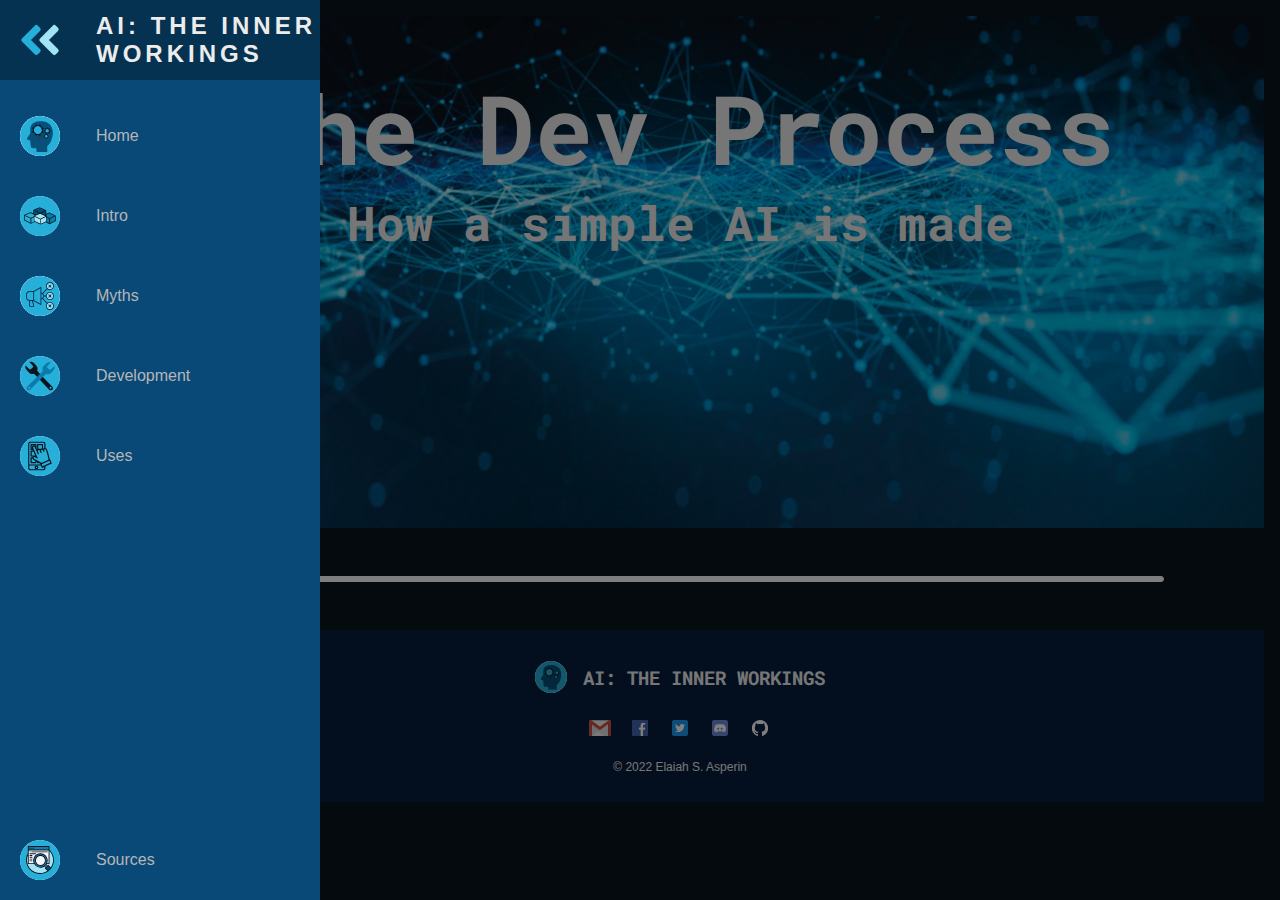
==== htdocs/development.html @ 3b8f1736 "Completed sources.html" ====
<!DOCTYPE html>

<html lang="en">
    <head>
        <meta charset="UTF-8">

        <meta name="viewport" content="width=device-width, initial-scale=1.0">

        <meta name="author" content="Elaiah S. Asperin">
        <meta name="description" content="A website about AI">
        <meta name="keywords" content="Artificial Intelligence, AI">
        <meta name="date" content="12/28/2021">
        <meta name="revised" content="01/16/2022">

        <link rel="icon" href="../images/icon.png">

        <link rel="stylesheet" href="../css/index.css">

        <title>The Dev Process</title>
    </head>



    <body>
        <!--
        Navigation Bar
        - PC or large tablet: Fixed to the left and expands when hovered
        - Any other device: Fixed to the bottom
        -->
        <nav id="navbar">
            <ul>
                <li id="navbar-icon">
                    <img src="../images/navbar/1-expand.svg">
                    <span class="navbar-link-text">AI: The Inner Workings</span>
                </li>
                
                <li class="navbar-item">
                    <a href="home.html">                       
                        <img src="../images/navbar/2-home.svg">
                        <span class="navbar-link-text">Home</span>
                    </a>
                </li>
                
                <li class="navbar-item">
                    <a href="intro.html">
                        <img src="../images/navbar/3-intro.svg">
                        <span class="navbar-link-text">Intro</span>
                    </a>
                </li>

                <li class="navbar-item">
                    <a href="myths.html">
                        <img src="../images/navbar/4-myths.svg">
                        <span class="navbar-link-text">Myths</span>
                    </a>
                </li>

                <li class="navbar-item">
                    <a href="#top">
                        <img src="../images/navbar/5-development.svg">
                        <span class="navbar-link-text">Development</span>
                    </a>
                </li>

                <li class="navbar-item">
                    <a href="uses.html">
                        <img src="../images/navbar/6-uses.svg">
                        <span class="navbar-link-text">Uses</span>
                    </a>
                </li>

                <li class="navbar-item">
                    <a href="sources.html">
                        <img src="../images/navbar/7-sources.svg">
                        <span class="navbar-link-text">Sources</span>
                    </a>
                </li>
            </ul>
        </nav>

        <!-- Creates a translucent black pane over the rest of the site when
        the navigation bar expands -->
        <div></div>



        <main>
            <!--
            Page Header
            - PC or large tablet: Text aligned to the center
            - Any other device: Text aligned to the left
            -->
            <header id="page-header">
                <h1>The Dev Process</h1>
                <h2>How a simple AI is made</h2>
            </header>



            <hr class="transition">



            <!--
            Page Footer
            - Small to large screens: Displays normally
            - Extremely small screens: Logo is removed
            -->
            <footer id="page-footer">
                <a href="#top">
                    <img src="../images/navbar/2-home.svg">
                    <h3>AI: THE INNER WORKINGS</h3>
                </a>

                <section>
                    <a href="mailto:esasperin@gmail.com"></a>
                    <a href="https://www.facebook.com/MedsPogi/"></a>
                    <a href="https://twitter.com/MedsPogi"></a>
                    <a href="https://discordapp.com/users/758129651481706498"></a>
                    <a href="https://github.com/MedsPogi"></a>
                </section>

                <p>&copy; 2022 Elaiah S. Asperin</p>
            </footer>
        </main>
    </body>
</html>
---- css/index.css ----
/*
Author: Elaiah S. Asperin
Created: 21 December 2021
Last Modified: 16 January 2022
Description: General stylsheet for "AI: The Inner Workings"
*/


/* ========================================================================= */


/* Imported Styles */

@import "navbar.css";
@import "page-header.css";
@import "cards.css";
@import "myth.css";
@import "content.css";
@import "wrap-up.css";
@import "page-footer.css";

@import url('https://fonts.googleapis.com/css2?family=Roboto+Mono:wght@300&display=swap');


/* ========================================================================= */


/* General Styles */

:root {
    font-size: 16px;
    font-family: "Century Gothic", "Verdana", sans-serif;
    color: var(--text-primary);
    scroll-behavior: smooth;

    --text-primary: rgb(236, 236, 236);
    --text-secondary: rgb(182, 182, 182);
    --text-gradient: linear-gradient(90deg, #26AFD9, #094978);
    --bg-primary: rgb(6, 50, 81);
    --bg-secondary: rgb(9, 73, 120);
    --transition-speed: 500ms;
}

body {
    background-color: rgb(10, 20, 31);

    margin: 0px;
    padding: 0px;

    overflow-x: hidden;
}

main {
    /* To make space for the navigation bar */
    margin-left: 5rem;
    padding: 1rem;
}

h1, h2, h3 {
    font-family: "Roboto Mono", "Cascadia Code ExtraLight", monospace;
}

.transition {
    background-color: white;
    box-sizing: border-box;

    width: calc(100% - 200px);
    height: 6px;

    margin: 3rem auto;
    border: 1px solid white;
    border-radius: 3px;
}

#return {
    display: block;

    width: 3rem;
    height: 3rem;

    margin-left: auto;

    position: sticky;
    top: 2rem;
    z-index: 1;
}

#return img {
    display: block;

    width: 2rem;
    height: 2rem;

    margin-left: 1rem;

    border-radius: 50%;
}

main a:link, main a:visited {
    color: var(--text-primary);
    text-decoration: none;
}

article a:link, article a:visited {
    transition: var(--transition-speed);
}

main a:hover, main a:active {
    color: #A3E3F3;
    text-decoration: none;
}


/* ========================================================================= */


/* Scrollbar Styles */

body::-webkit-scrollbar {
    width: 0.5rem;
}

#cards::-webkit-scrollbar {
    height: 0.5rem;
}

::-webkit-scrollbar-track {
    /* To make the track invisible */
    background-color: rgba(0, 0, 0, 0);
}

::-webkit-scrollbar-thumb {
    background-color: var(--bg-primary);
    border-radius: 0.25rem;
}


/* ========================================================================= */


/* Media Queries */

/* For small screens */
@media only screen and (max-width: 640px) {
    /* Removes the scrollbar */
    body {
        -ms-overflow-style: none;   /* Internet Explorer 10+ */
        scrollbar-width: none;      /* Firefox */
    }

    body::-webkit-scrollbar { 
        display: none;              /* Safari and Chrome */
    }

    /* Transfers the margin of main from the left to the bottom */
    main {
        margin: 0px 0px 5rem 0px;
    }
}

/* For extremely small screens */
@media only screen and (max-width: 480px) {
    /* Transfers the margin of main from the left to the bottom */
    main {
        margin: 0px 0px 3rem 0px;
    }

    *:not(h1, h2, h3) {
        font-size: 0.75rem;
    }
}

/* For short screens */
@media only screen and (max-height: 576px) {
    /* Removes the scrollbar */
    body {
        -ms-overflow-style: none;   /* Internet Explorer 10+ */
        scrollbar-width: none;      /* Firefox */
    }

    body::-webkit-scrollbar { 
        display: none;              /* Safari and Chrome */
    }

    /* Transfers the margin of main from the left to the bottom */
    main {
        margin: 0px 0px 3rem 0px;
    }
}
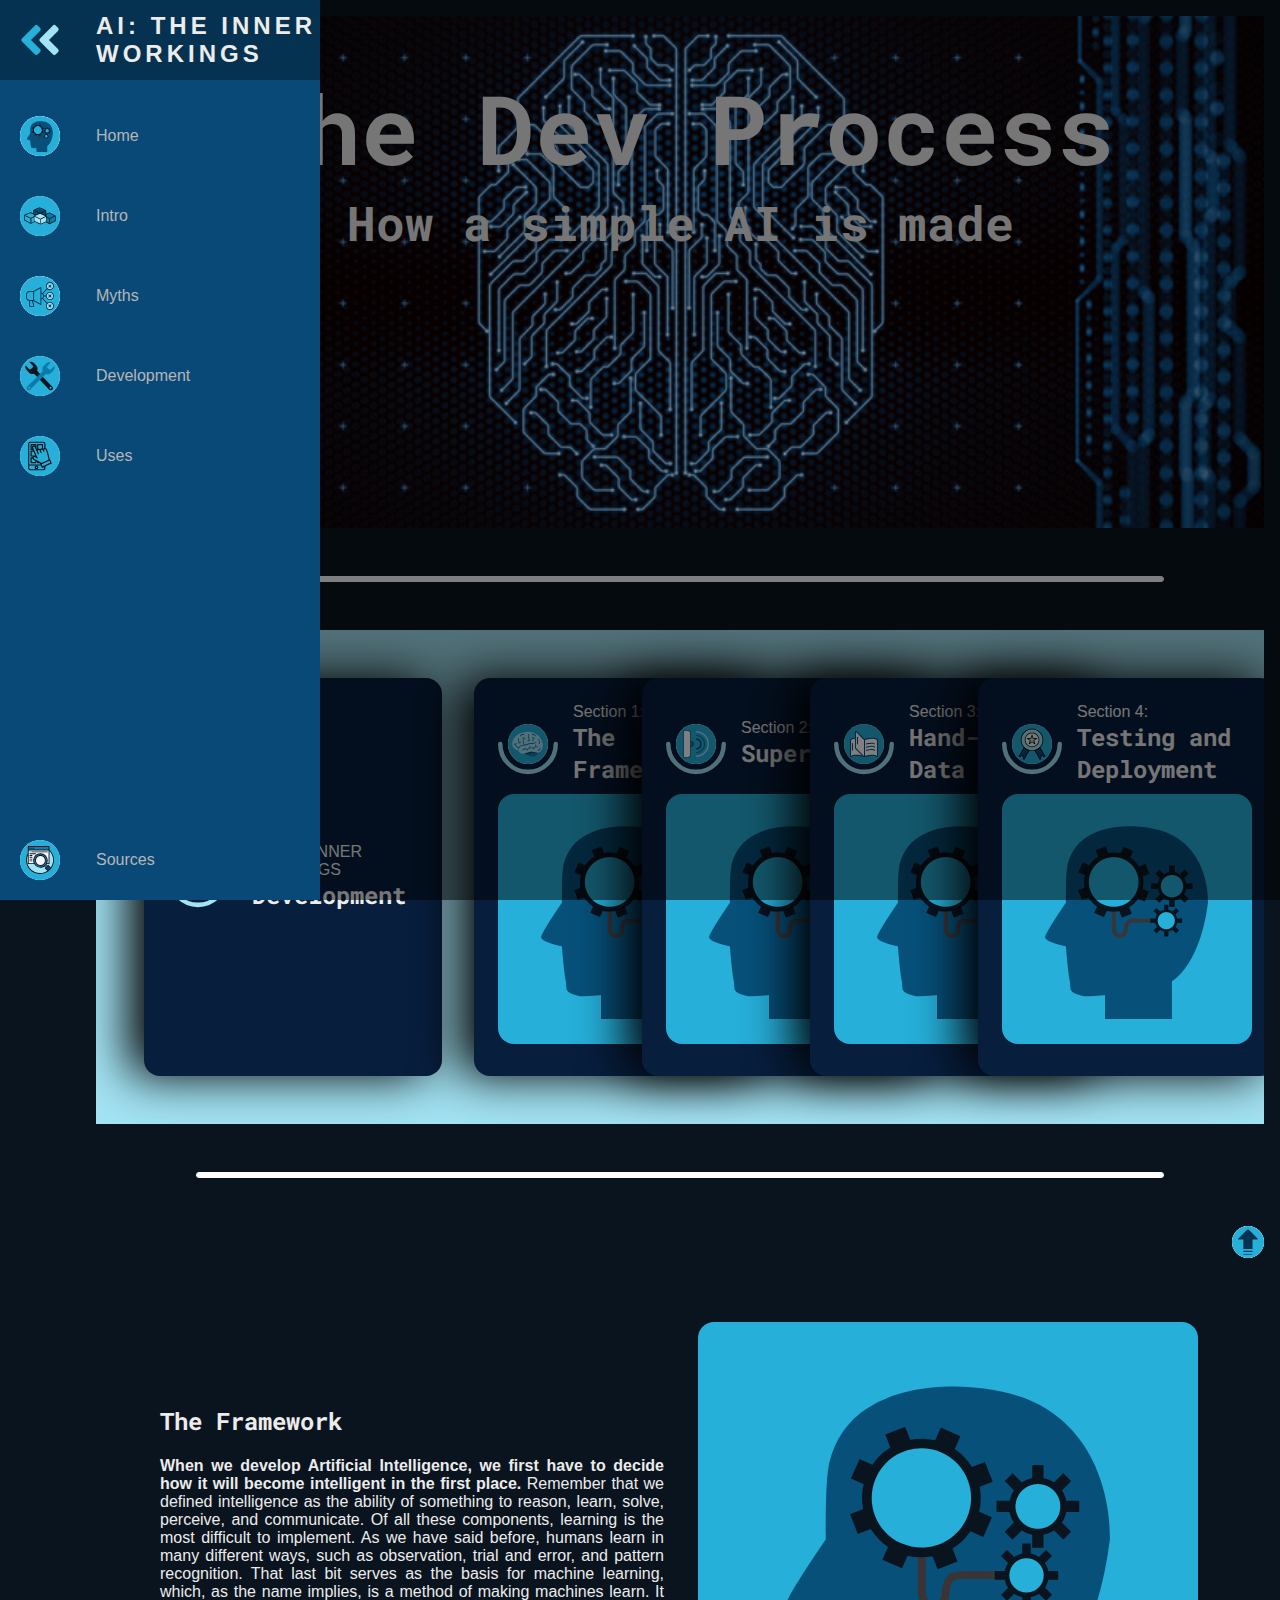
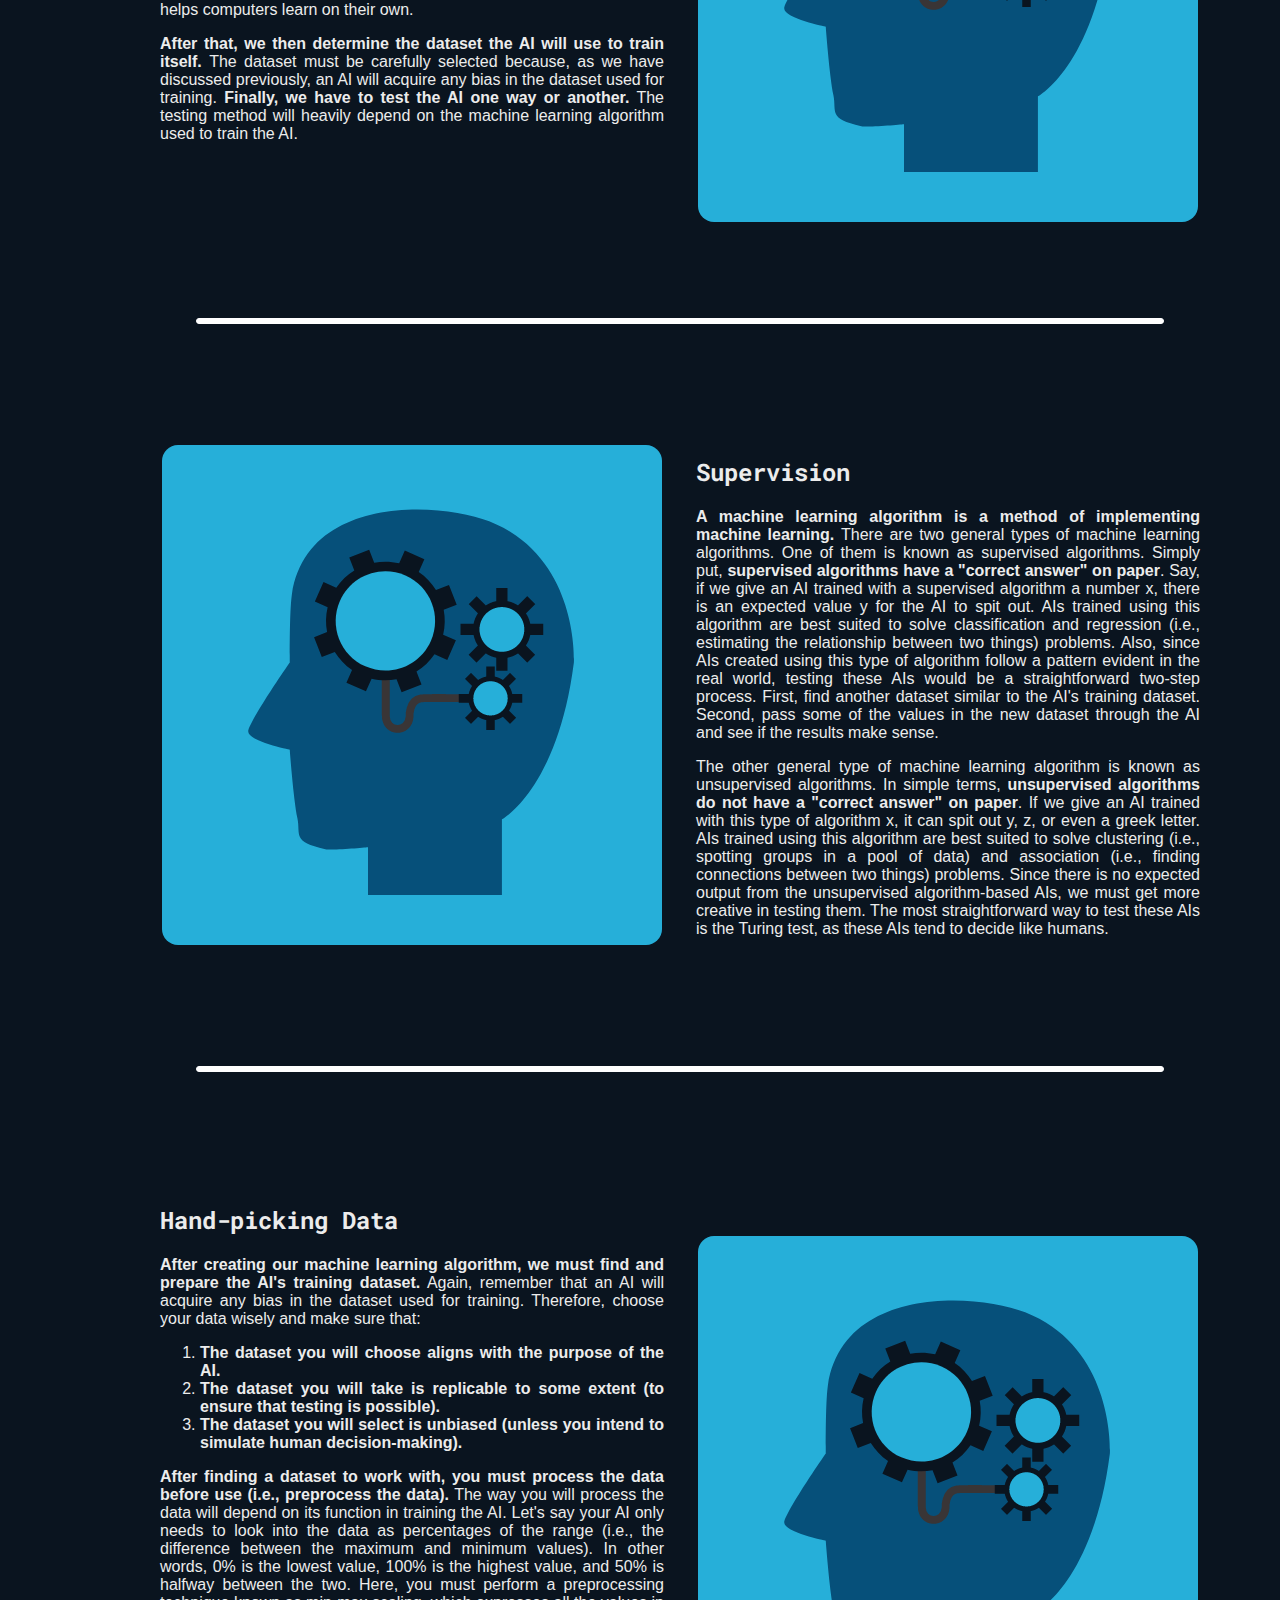
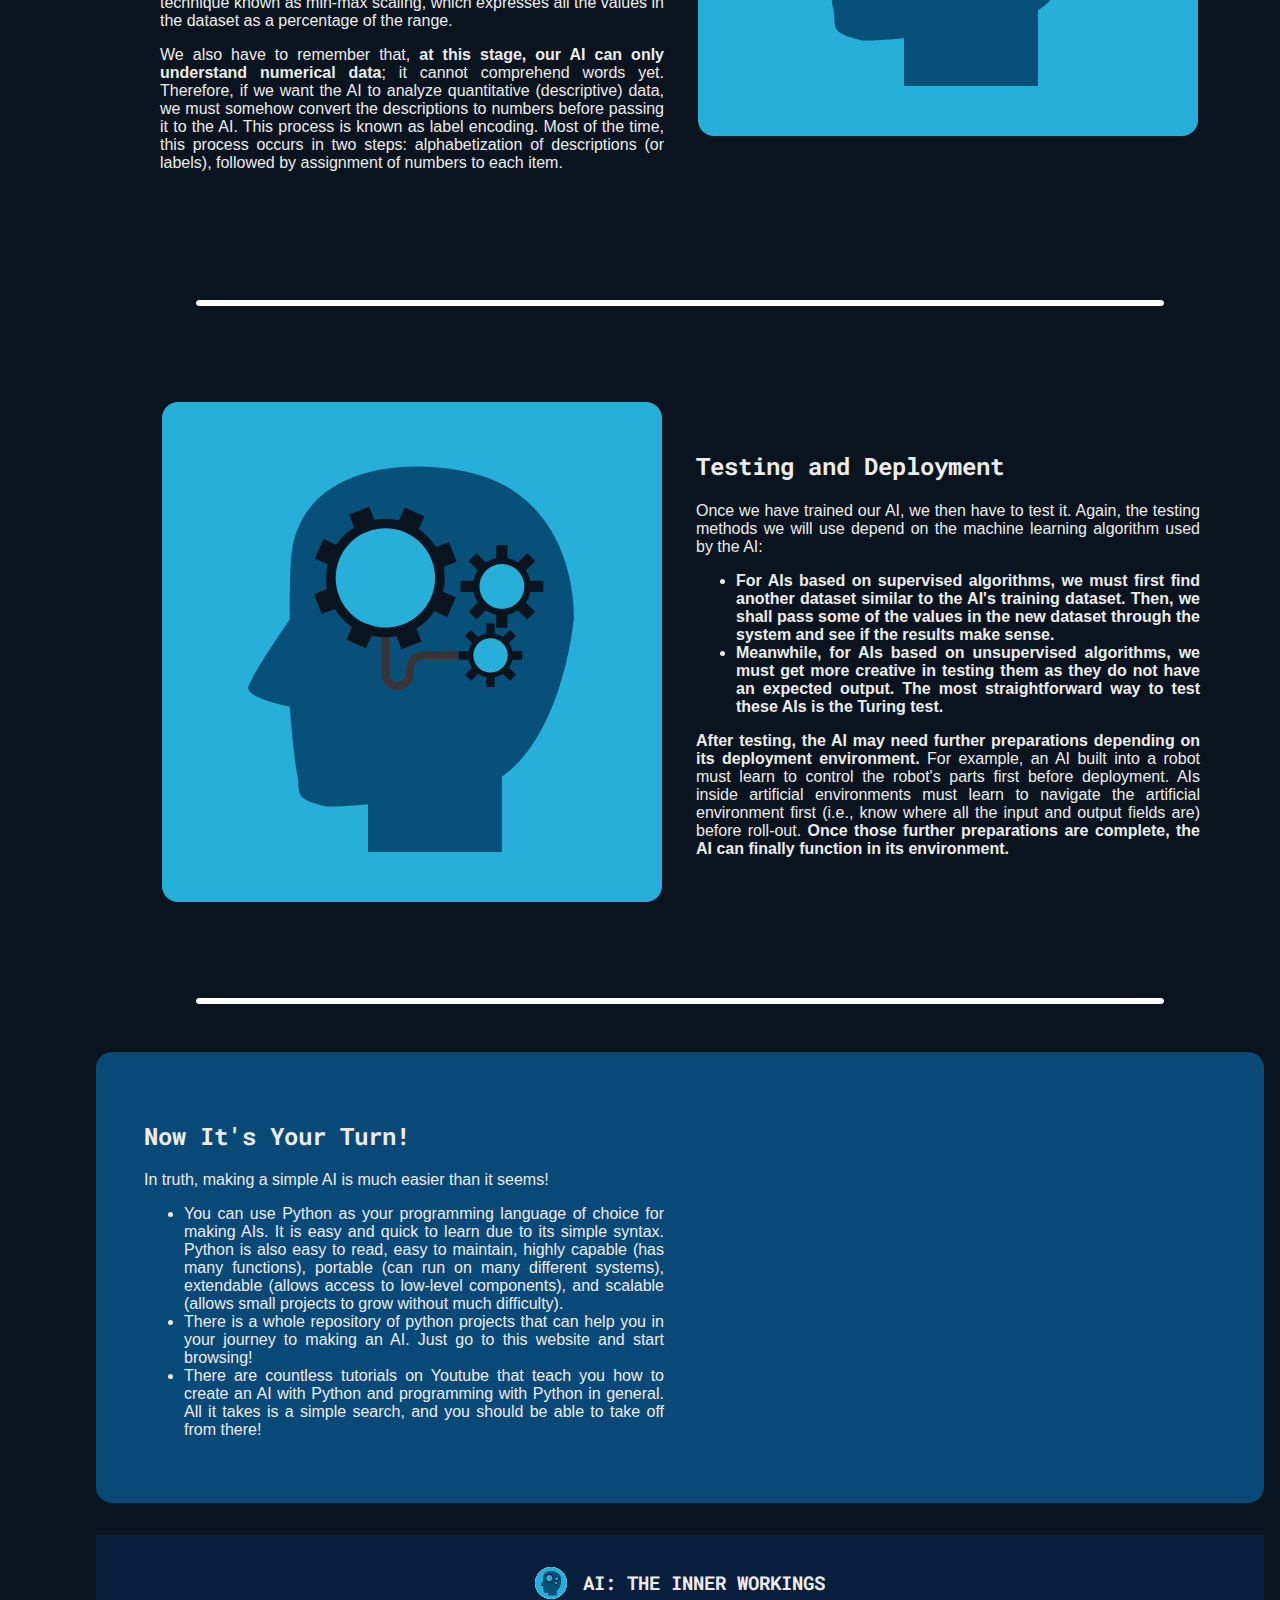
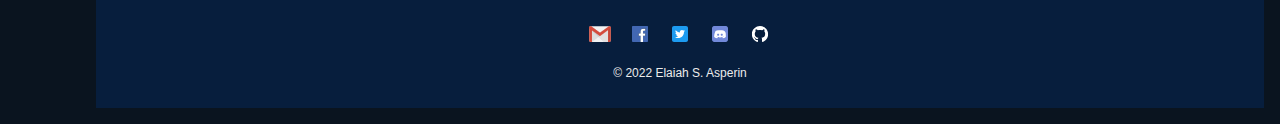
==== commit 4b49a862: "Completed development page text" ====
--- a/htdocs/development.html
+++ b/htdocs/development.html
@@ -101,6 +101,326 @@
 
 
 
+
+            <!-- Navigation Cards -->
+            <section id="cards">
+                <header class="card">
+                    <img src="../images/navbar/5-development.svg">
+                    <svg viewBox="0 0 106 57">
+                        <path d="M102 4c0 27.1-21.9 49-49 49S4 31.1 4 4"></path>
+                    </svg>
+
+                    <div>
+                        <p>AI: THE INNER WORKINGS</p>
+                        <h2>Development</h2>
+                    </div>
+                </header>
+
+                <a class="card" href="#section-1">
+                    <header class="card-header">
+                        <img src="../images/intro/icon1.svg">
+                        <svg viewBox="0 0 106 57">
+                            <path d="M102 4c0 27.1-21.9 49-49 49S4 31.1 4 4"></path>
+                        </svg>
+
+                        <div>
+                            <p>Section 1:</p>
+                            <h2>The Framework</h2>
+                        </div>
+                    </header>
+
+                    <figure><img src="../images/logo.png"></figure>
+                </a>
+
+                <a class="card" href="#section-2">
+                    <header class="card-header">
+                        <img src="../images/intro/icon2.svg">
+                        <svg viewBox="0 0 106 57">
+                            <path d="M102 4c0 27.1-21.9 49-49 49S4 31.1 4 4"></path>
+                        </svg>
+
+                        <div>
+                            <p>Section 2:</p>
+                            <h2>Supervision</h2>
+                        </div>
+                    </header>
+
+                    <figure><img src="../images/logo.png"></figure>
+                </a>
+
+                <a class="card" href="#section-3">
+                    <header class="card-header">
+                        <img src="../images/intro/icon3.svg">
+                        <svg viewBox="0 0 106 57">
+                            <path d="M102 4c0 27.1-21.9 49-49 49S4 31.1 4 4"></path>
+                        </svg>
+
+                        <div>
+                            <p>Section 3:</p>
+                            <h2>Hand-picking Data</h2>
+                        </div>
+                    </header>
+
+                    <figure><img src="../images/logo.png"></figure>
+                </a>
+
+                <a class="card" href="#section-4">
+                    <header class="card-header">
+                        <img src="../images/intro/icon4.svg">
+                        <svg viewBox="0 0 106 57">
+                            <path d="M102 4c0 27.1-21.9 49-49 49S4 31.1 4 4"></path>
+                        </svg>
+
+                        <div>
+                            <p>Section 4:</p>
+                            <h2>Testing and Deployment</h2>
+                        </div>
+                    </header>
+
+                    <figure><img src="../images/logo.png"></figure>
+                </a>
+            </section>
+
+
+
+            <hr class="transition">
+
+
+
+            <a href="#cards" id="return">
+                <img src="../images/return.svg">
+            </a>
+
+
+
+            <!-- Main contents of the site -->
+            <section class="content" id="section-1">
+                <article>
+                    <h2>The Framework</h2>
+                    <p>
+
+<b>When we develop Artificial Intelligence, we first have to decide how it will
+become intelligent in the first place.</b> Remember that we defined
+intelligence as the ability of something to reason, learn, solve, perceive, and
+communicate. Of all these components, learning is the most difficult to
+implement. As we have said before, humans learn in many different ways, such as
+observation, trial and error, and pattern recognition. That last bit serves as
+the basis for machine learning, which, as the name implies, is a method of
+making machines learn. It helps computers learn on their own.
+
+                    </p>
+                    <p>
+
+<b>After that, we then determine the dataset the AI will use to train itself.
+</b> The dataset must be carefully selected because, as we have discussed
+previously, an AI will acquire any bias in the dataset used for training.
+<b>Finally, we have to test the AI one way or another.</b> The testing method
+will heavily depend on the machine learning algorithm used to train the AI.
+
+                    </p>
+                </article>
+                
+                <figure><img src="../images/logo.png"></figure>
+            </section>
+
+
+
+            <hr class="transition">
+
+
+
+            <section class="content" id="section-2">
+                <figure><img src="../images/logo.png"></figure>
+
+                <article>
+                    <h2>Supervision</h2>
+                    <p>
+
+<b>A machine learning algorithm is a method of implementing machine learning.
+</b> There are two general types of machine learning algorithms. One of them is
+known as supervised algorithms. Simply put, <b>supervised algorithms have a 
+"correct answer" on paper</b>. Say, if we give an AI trained with a supervised
+algorithm a number x, there is an expected value y for the AI to spit out. AIs
+trained using this algorithm are best suited to solve classification and
+regression (i.e., estimating the relationship between two things) problems.
+Also, since AIs created using this type of algorithm follow a pattern evident
+in the real world, testing these AIs would be a straightforward two-step
+process. First, find another dataset similar to the AI's training dataset.
+Second, pass some of the values in the new dataset through the AI and see if
+the results make sense.
+
+                    </p>
+                    <p>
+
+The other general type of machine learning algorithm is known as unsupervised
+algorithms. In simple terms, <b>unsupervised algorithms do not have a "correct
+answer" on paper</b>. If we give an AI trained with this type of algorithm x,
+it can spit out y, z, or even a greek letter. AIs trained using this algorithm
+are best suited to solve clustering (i.e., spotting groups in a pool of data)
+and association (i.e., finding connections between two things) problems. Since
+there is no expected output from the unsupervised algorithm-based AIs, we must
+get more creative in testing them. The most straightforward way to test these
+AIs is the Turing test, as these AIs tend to decide like humans.
+
+                    </p>
+                </article>
+            </section>
+
+
+
+            <hr class="transition">
+
+
+
+            <section class="content" id="section-3">
+                <article>
+                    <h2>Hand-picking Data</h2>
+                    <p>
+
+<b>After creating our machine learning algorithm, we must find and prepare the
+AI's training dataset.</b> Again, remember that an AI will acquire any bias in
+the dataset used for training. Therefore, choose your data wisely and make sure
+that:
+
+                    </p>
+<ol>
+    <li>
+        <b>
+            The dataset you will choose aligns with the purpose of the AI.
+        </b>
+    </li>
+    <li>
+        <b>
+            The dataset you will take is replicable to some extent (to ensure
+            that testing is possible).
+        </b>
+    </li>
+    <li>
+        <b>
+            The dataset you will select is unbiased (unless you intend to
+            simulate human decision-making).
+        </b>
+    </li>
+</ol>
+                    <p>
+
+<b>After finding a dataset to work with, you must process the data before use
+(i.e., preprocess the data).</b> The way you will process the data will depend
+on its function in training the AI. Let's say your AI only needs to look into
+the data as percentages of the range (i.e., the difference between the maximum
+and minimum values). In other words, 0% is the lowest value, 100% is the
+highest value, and 50% is halfway between the two. Here, you must perform a
+preprocessing technique known as min-max scaling, which expresses all the
+values in the dataset as a percentage of the range.
+
+                    </p>
+                    <p>
+
+We also have to remember that, <b>at this stage, our AI can only understand
+numerical data</b>; it cannot comprehend words yet. Therefore, if we want the
+AI to analyze quantitative (descriptive) data, we must somehow convert the
+descriptions to numbers before passing it to the AI. This process is known as
+label encoding. Most of the time, this process occurs in two steps:
+alphabetization of descriptions (or labels), followed by assignment of numbers
+to each item.
+
+                    </p>
+                </article>
+
+                <figure><img src="../images/logo.png"></figure>
+            </section>
+
+
+
+            <hr class="transition">
+
+
+
+            <section class="content" id="section-4">
+                <figure><img src="../images/logo.png"></figure>
+                
+                <article>
+                    <h2>Testing and Deployment</h2>
+                    <p>
+
+Once we have trained our AI, we then have to test it. Again, the testing
+methods we will use depend on the machine learning algorithm used by the AI:
+
+                    </p>
+<ul>
+    <li>
+        <b>
+            For AIs based on supervised algorithms, we must first find another
+            dataset similar to the AI's training dataset. Then, we shall pass
+            some of the values in the new dataset through the system and see if
+            the results make sense.
+        </b>
+    </li>
+    <li>
+        <b>
+            Meanwhile, for AIs based on unsupervised algorithms, we must get
+            more creative in testing them as they do not have an expected
+            output. The most straightforward way to test these AIs is the
+            Turing test.
+        </b>
+    </li>
+</ul>
+                    <p>
+
+<b>After testing, the AI may need further preparations depending on its
+deployment environment.</b> For example, an AI built into a robot must learn to
+control the robot's parts first before deployment. AIs inside artificial
+environments must learn to navigate the artificial environment first (i.e.,
+know where all the input and output fields are) before roll-out. <b>Once those
+further preparations are complete, the AI can finally function in its
+environment.</b>
+
+                    </p>
+                </article>
+            </section>
+
+
+
+            <hr class="transition">
+
+
+
+            <!-- Wrap-up of the page -->
+            <section id="wrap-up">
+                <article>
+                    <h2>Now It's Your Turn!</h2>
+                    <p>
+
+In truth, making a simple AI is much easier than it seems!
+
+                    </p>
+<ul>
+    <li>
+        You can use Python as your programming language of choice for making
+        AIs. It is easy and quick to learn due to its simple syntax. Python is
+        also easy to read, easy to maintain, highly capable (has many
+        functions), portable (can run on many different systems), extendable
+        (allows access to low-level components), and scalable (allows small
+        projects to grow without much difficulty).
+    </li>
+    <li>
+        There is a whole repository of python projects that can help you in
+        your journey to making an AI. Just go to <a href="https://pypi.org">
+        this</a> website and start browsing!
+    </li>
+    <li>
+        There are countless tutorials on Youtube that teach you how to create
+        an AI with Python and programming with Python in general. All it takes
+        is a simple search, and you should be able to take off from there!
+    </li>
+</ul>
+                </article>
+
+                <iframe src="https://www.youtube.com/embed/XIrOM9oP3pA?autoplay=1&mute=1" title="YouTube video player" frameborder="0" allow="accelerometer; autoplay; clipboard-write; encrypted-media; gyroscope; picture-in-picture" allowfullscreen></iframe>
+            </section>
+
+
+
             <!--
             Page Footer
             - Small to large screens: Displays normally
--- a/css/index.css
+++ b/css/index.css
@@ -1,7 +1,7 @@
 /*
 Author: Elaiah S. Asperin
 Created: 21 December 2021
-Last Modified: 16 January 2022
+Last Modified: 17 January 2022
 Description: General stylsheet for "AI: The Inner Workings"
 */
 
@@ -14,8 +14,9 @@
 @import "navbar.css";
 @import "page-header.css";
 @import "cards.css";
-@import "myth.css";
+@import "myths-cards.css";
 @import "content.css";
+@import "myths-content.css";
 @import "wrap-up.css";
 @import "page-footer.css";
 
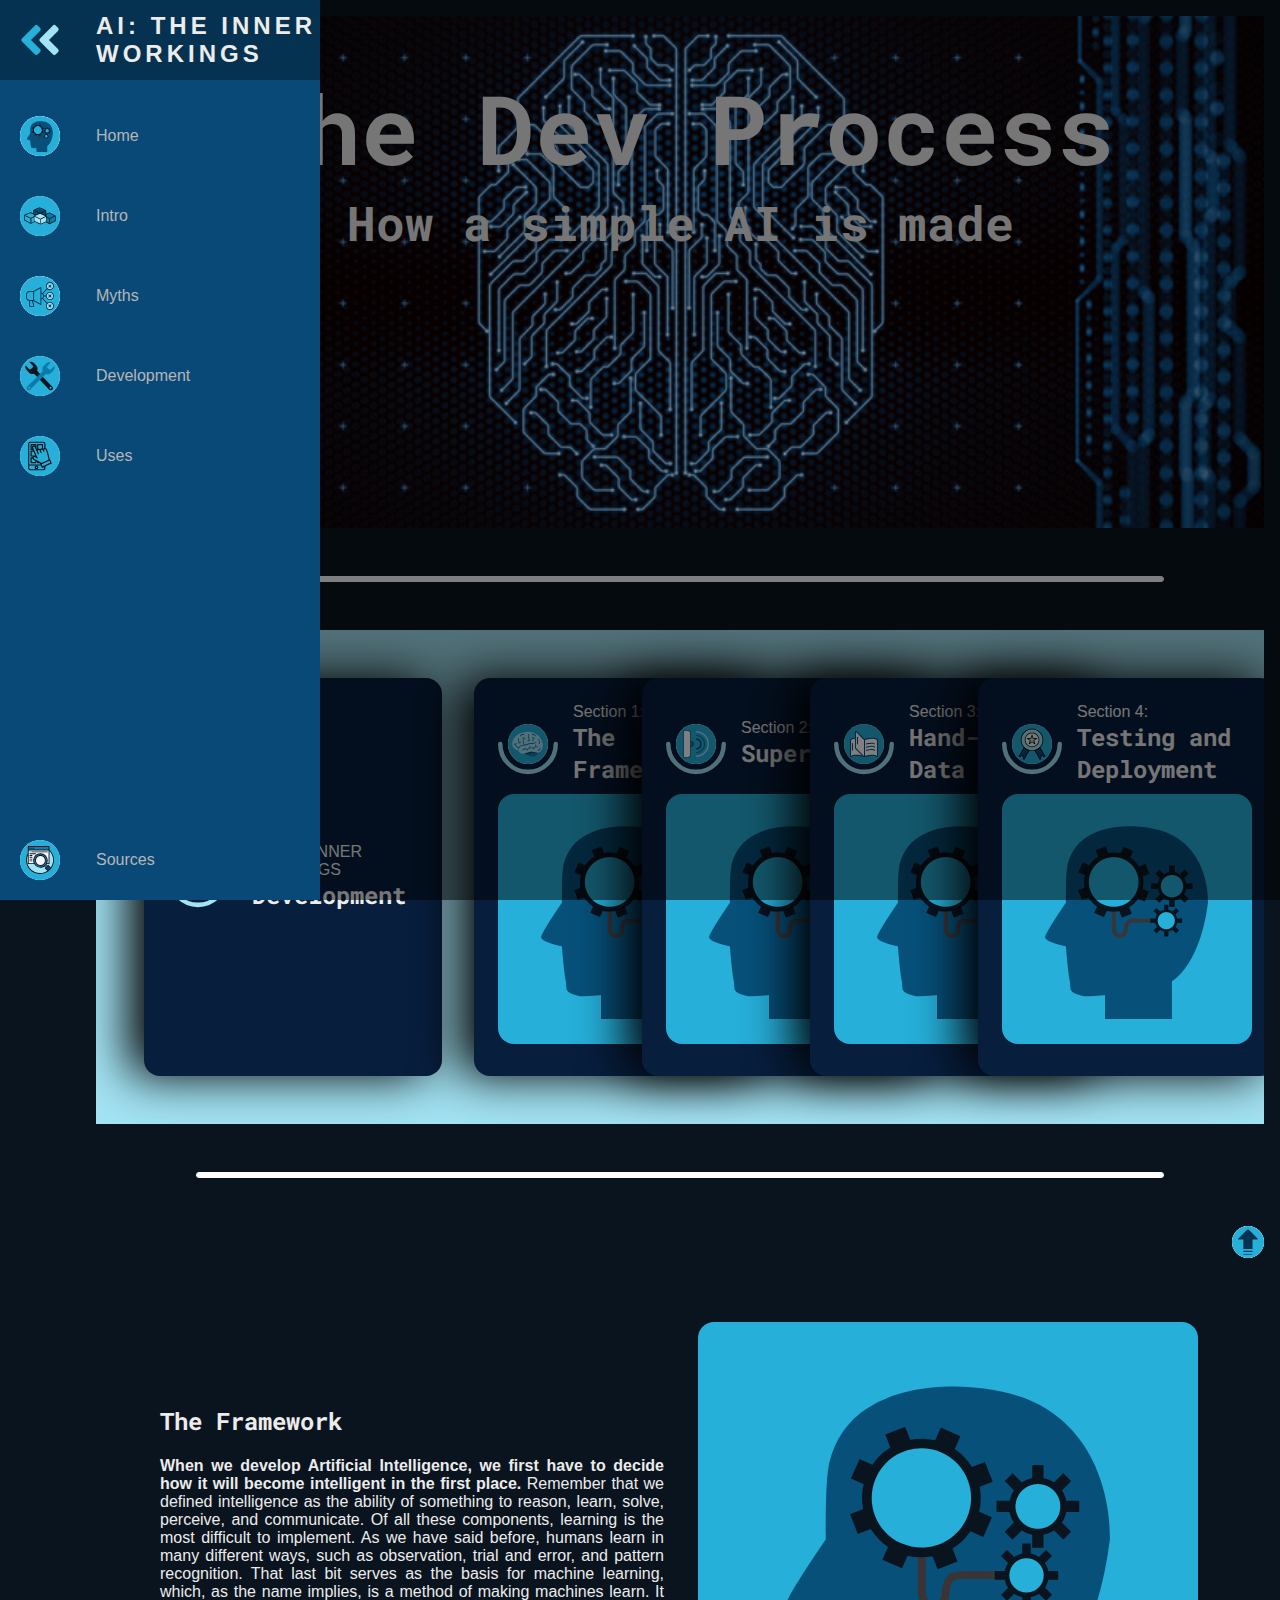
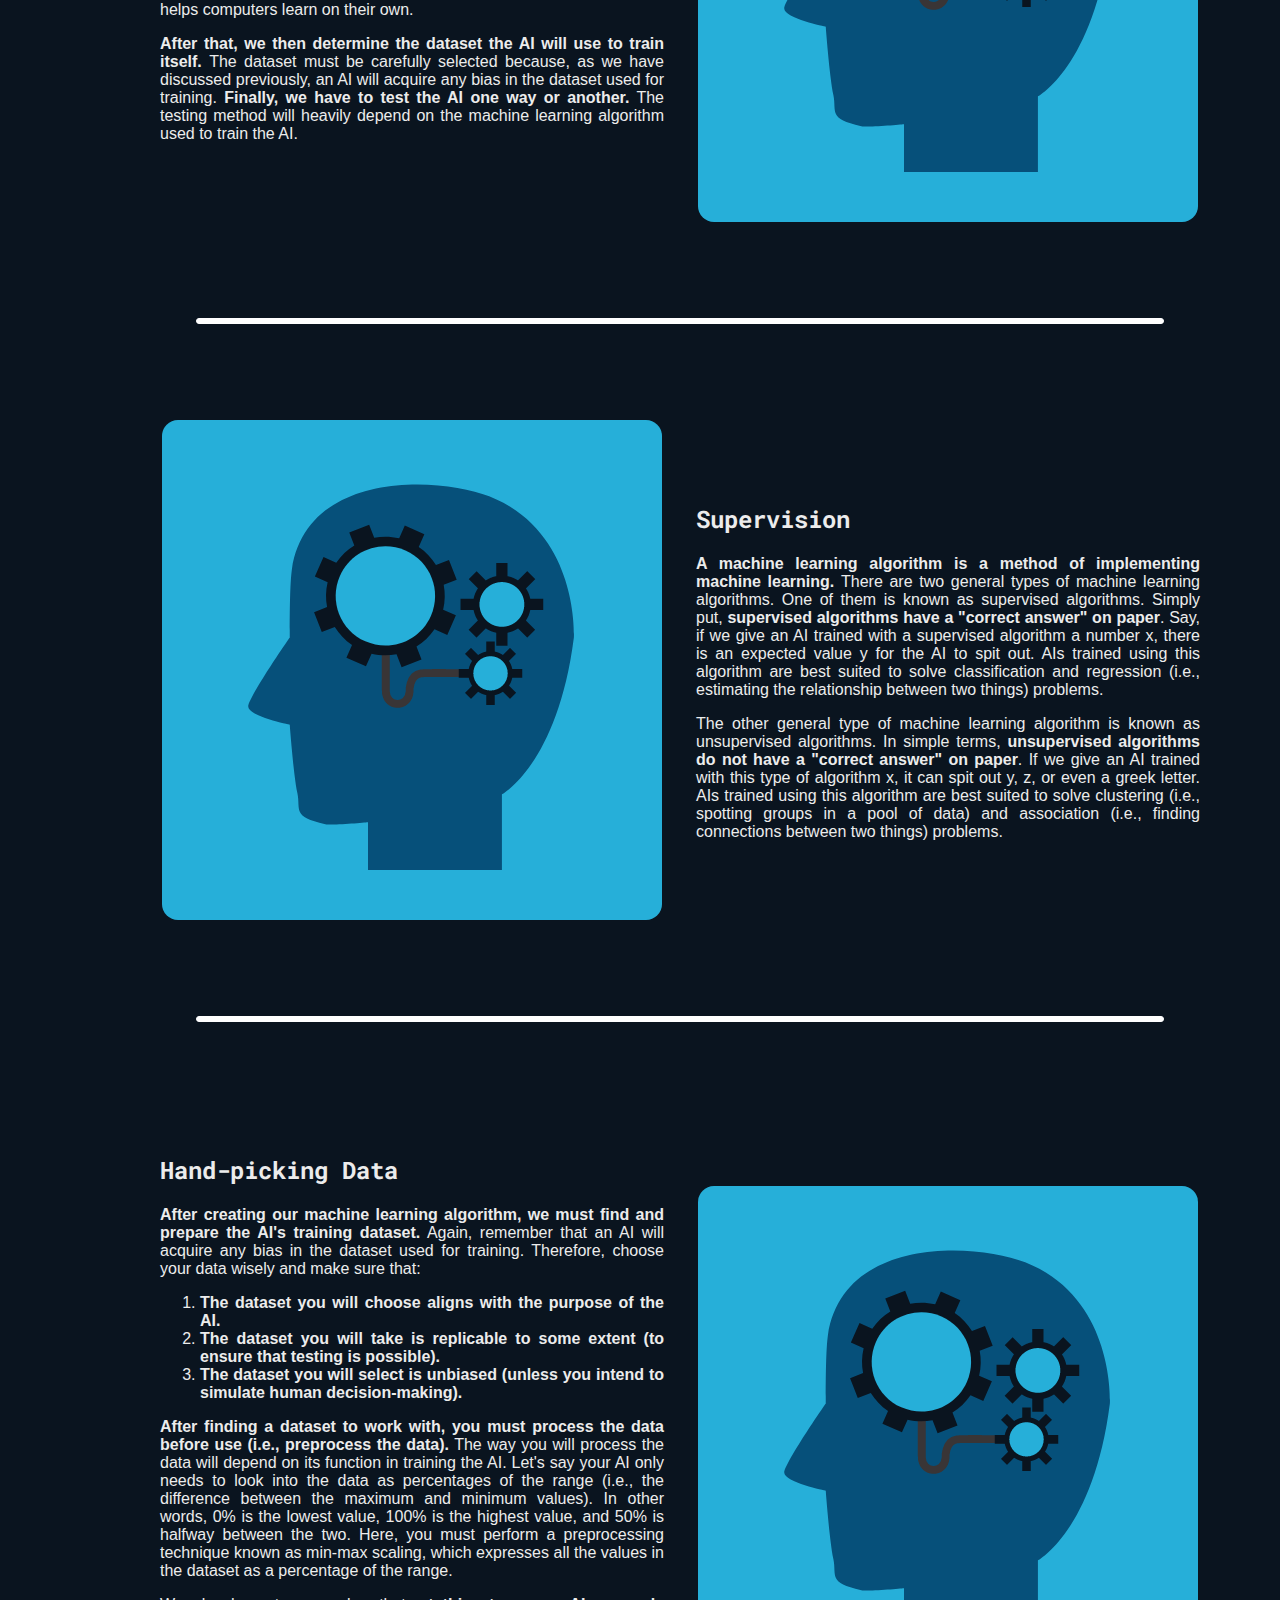
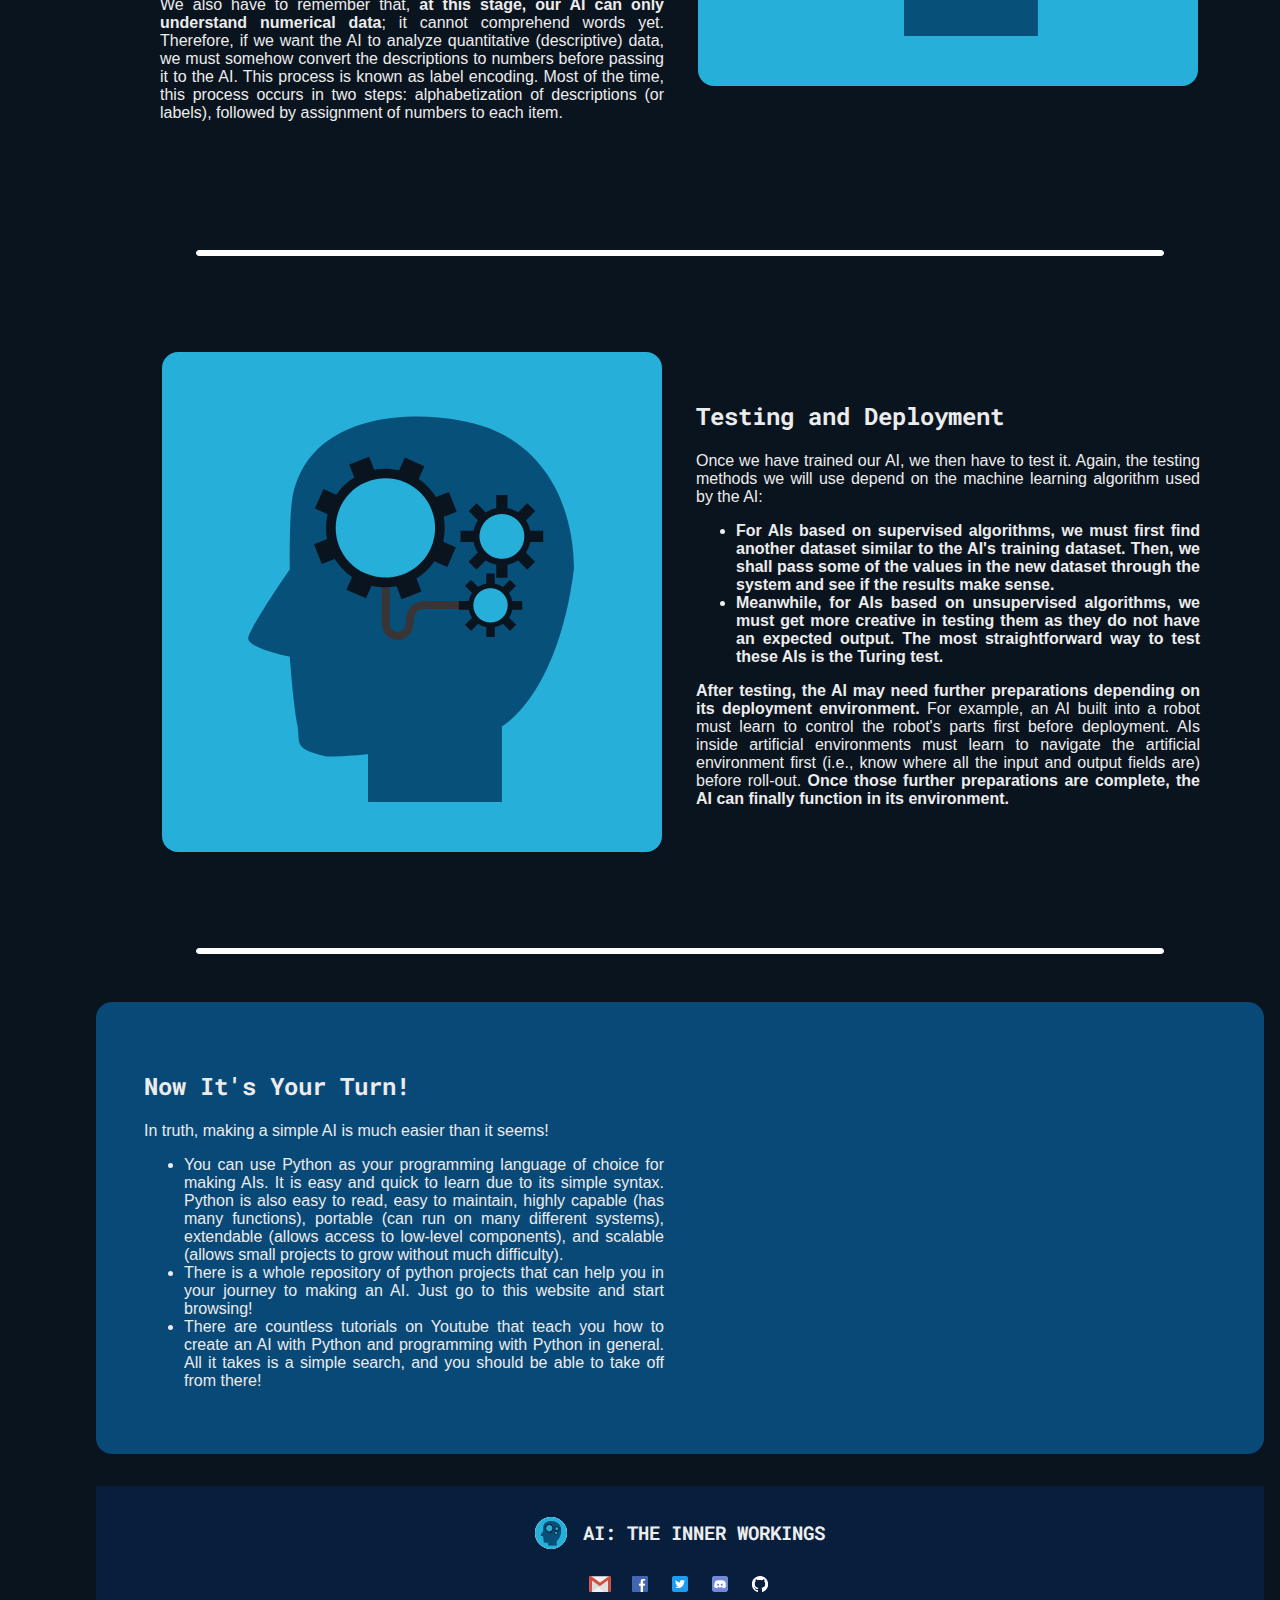
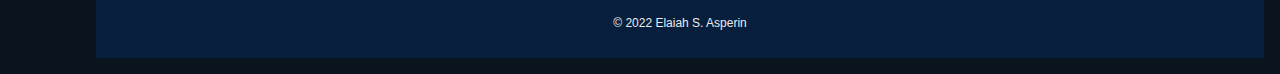
==== commit 4644147d: "Updated development page" ====
--- a/htdocs/development.html
+++ b/htdocs/development.html
@@ -243,11 +243,6 @@
 algorithm a number x, there is an expected value y for the AI to spit out. AIs
 trained using this algorithm are best suited to solve classification and
 regression (i.e., estimating the relationship between two things) problems.
-Also, since AIs created using this type of algorithm follow a pattern evident
-in the real world, testing these AIs would be a straightforward two-step
-process. First, find another dataset similar to the AI's training dataset.
-Second, pass some of the values in the new dataset through the AI and see if
-the results make sense.
 
                     </p>
                     <p>
@@ -257,10 +252,7 @@
 answer" on paper</b>. If we give an AI trained with this type of algorithm x,
 it can spit out y, z, or even a greek letter. AIs trained using this algorithm
 are best suited to solve clustering (i.e., spotting groups in a pool of data)
-and association (i.e., finding connections between two things) problems. Since
-there is no expected output from the unsupervised algorithm-based AIs, we must
-get more creative in testing them. The most straightforward way to test these
-AIs is the Turing test, as these AIs tend to decide like humans.
+and association (i.e., finding connections between two things) problems.
 
                     </p>
                 </article>
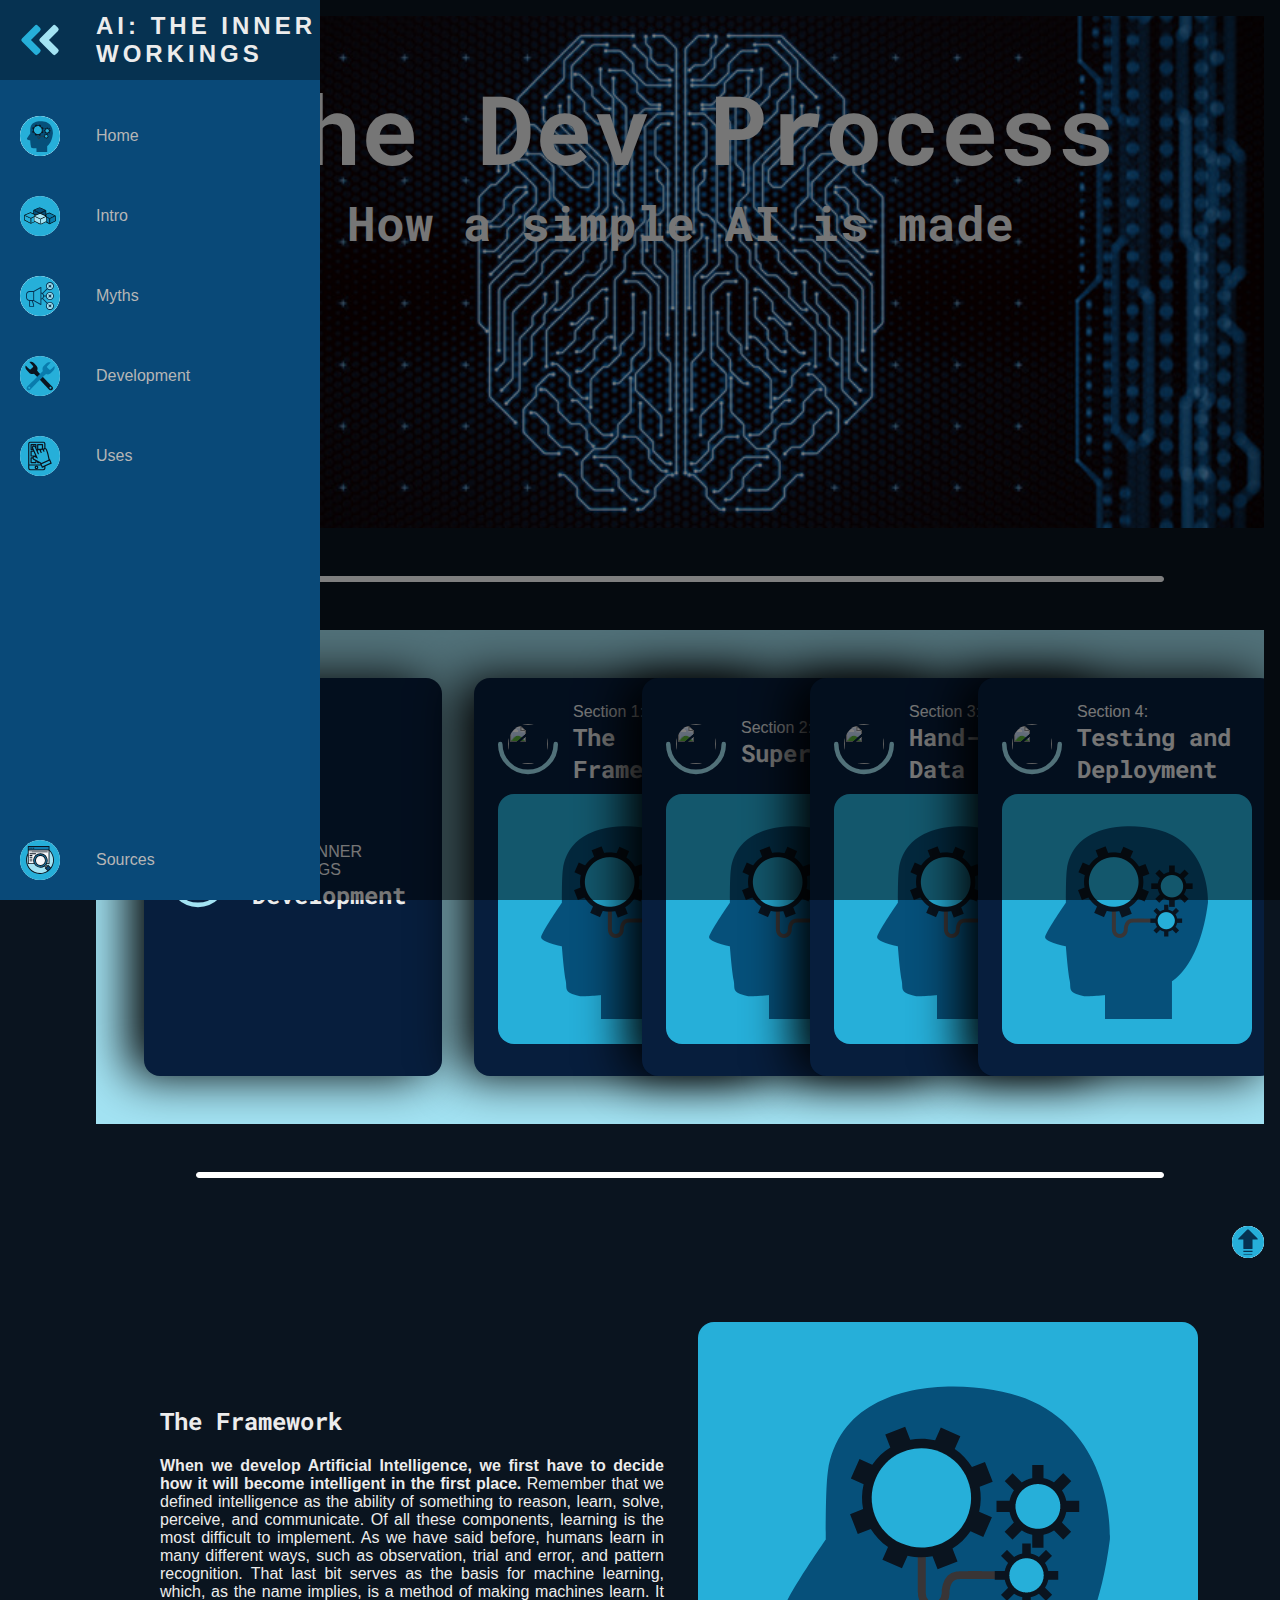
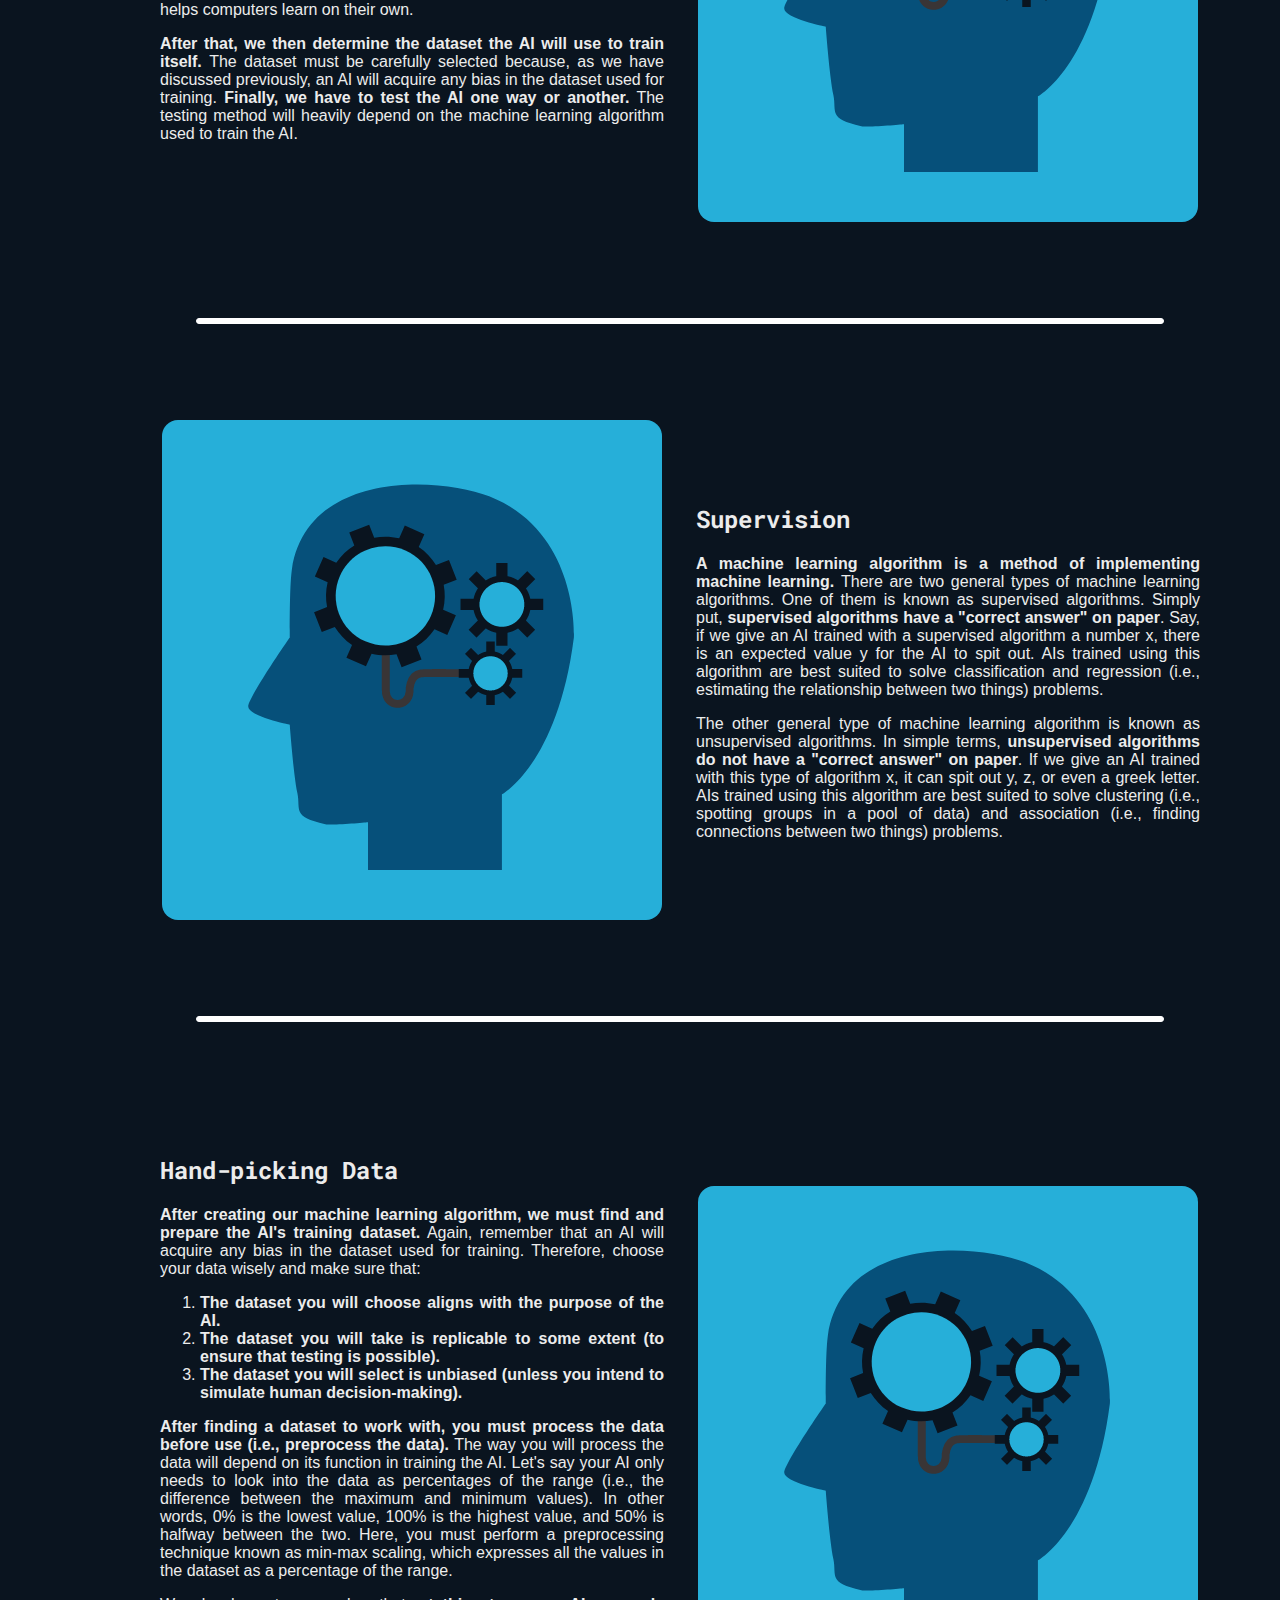
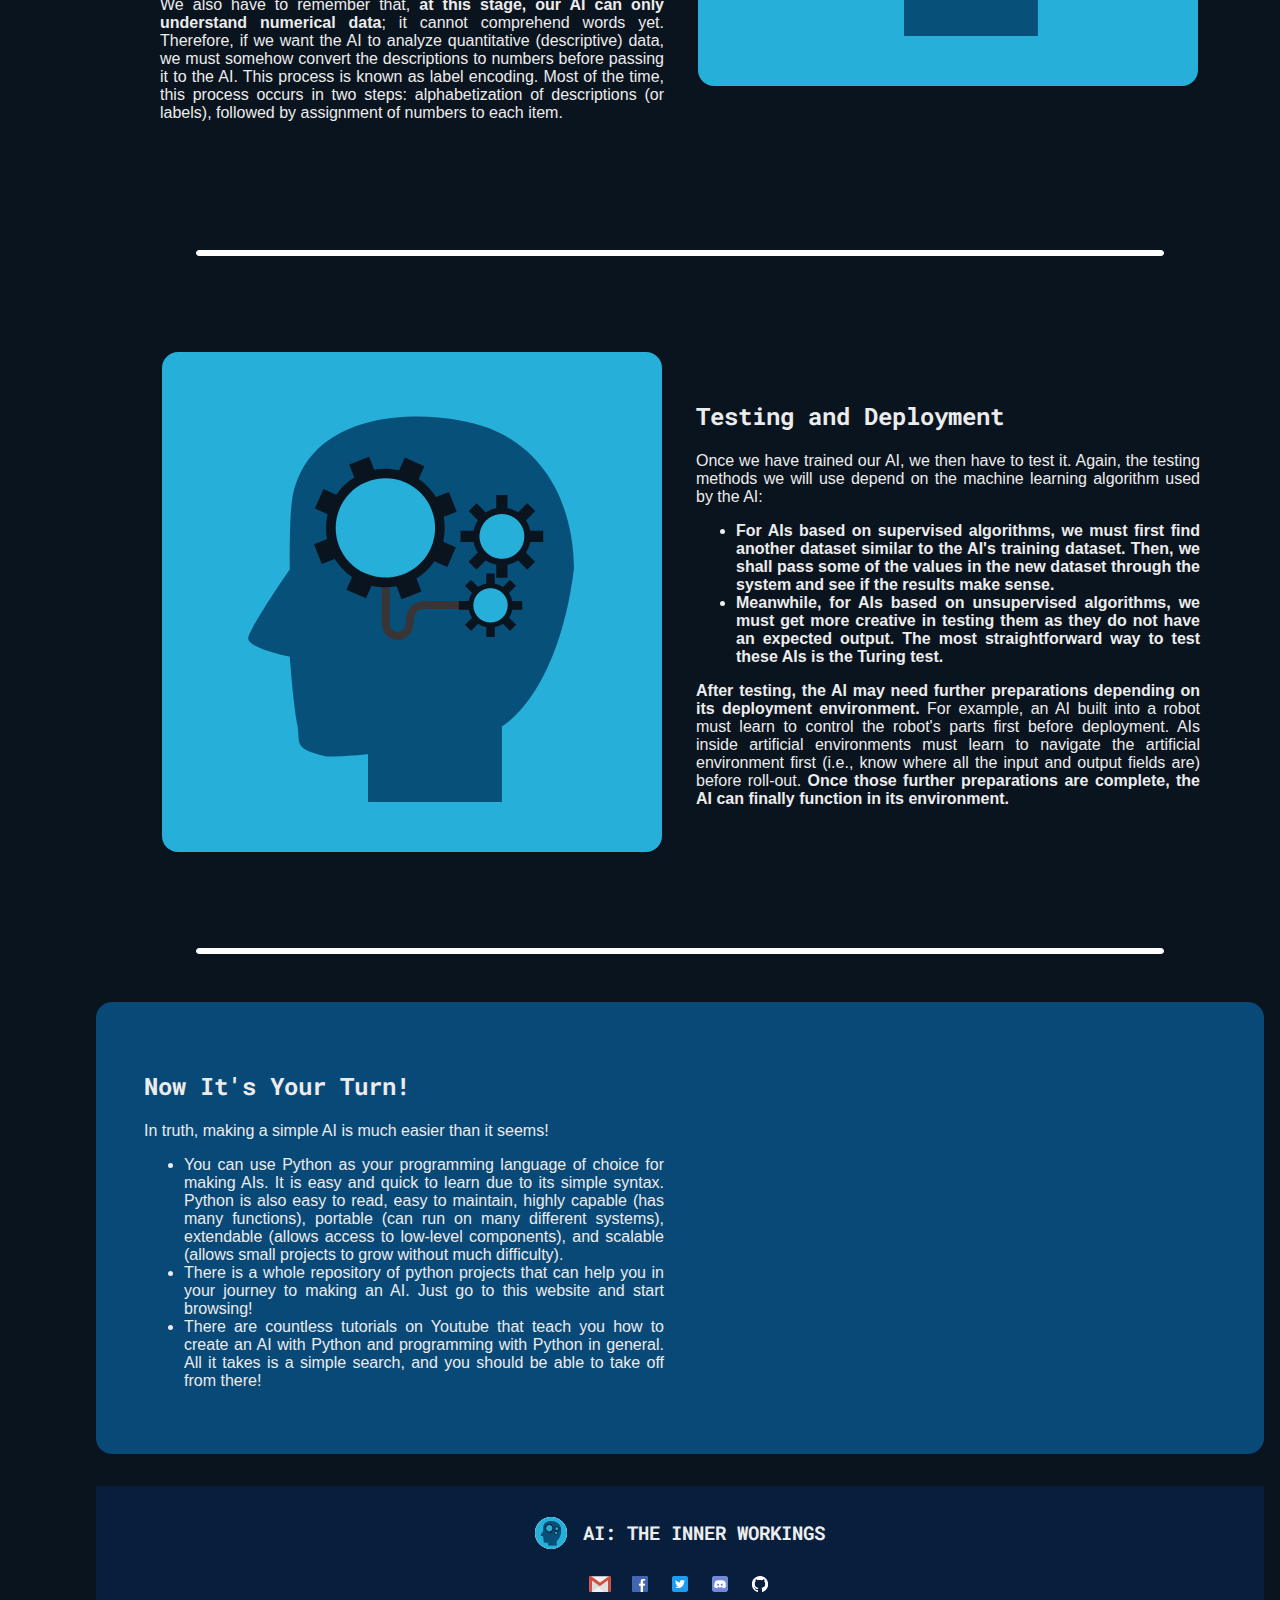
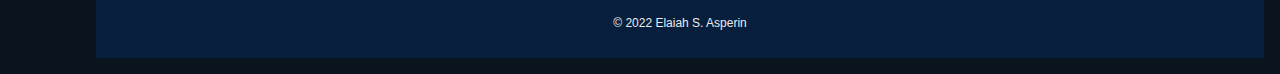
==== commit bfbb76a6: "Updated development page" ====
--- a/htdocs/development.html
+++ b/htdocs/development.html
@@ -118,7 +118,7 @@
 
                 <a class="card" href="#section-1">
                     <header class="card-header">
-                        <img src="../images/intro/icon1.svg">
+                        <img src="../images/development/icon1.svg">
                         <svg viewBox="0 0 106 57">
                             <path d="M102 4c0 27.1-21.9 49-49 49S4 31.1 4 4"></path>
                         </svg>
@@ -134,7 +134,7 @@
 
                 <a class="card" href="#section-2">
                     <header class="card-header">
-                        <img src="../images/intro/icon2.svg">
+                        <img src="../images/development/icon2.svg">
                         <svg viewBox="0 0 106 57">
                             <path d="M102 4c0 27.1-21.9 49-49 49S4 31.1 4 4"></path>
                         </svg>
@@ -150,7 +150,7 @@
 
                 <a class="card" href="#section-3">
                     <header class="card-header">
-                        <img src="../images/intro/icon3.svg">
+                        <img src="../images/development/icon3.svg">
                         <svg viewBox="0 0 106 57">
                             <path d="M102 4c0 27.1-21.9 49-49 49S4 31.1 4 4"></path>
                         </svg>
@@ -166,7 +166,7 @@
 
                 <a class="card" href="#section-4">
                     <header class="card-header">
-                        <img src="../images/intro/icon4.svg">
+                        <img src="../images/development/icon4.svg">
                         <svg viewBox="0 0 106 57">
                             <path d="M102 4c0 27.1-21.9 49-49 49S4 31.1 4 4"></path>
                         </svg>
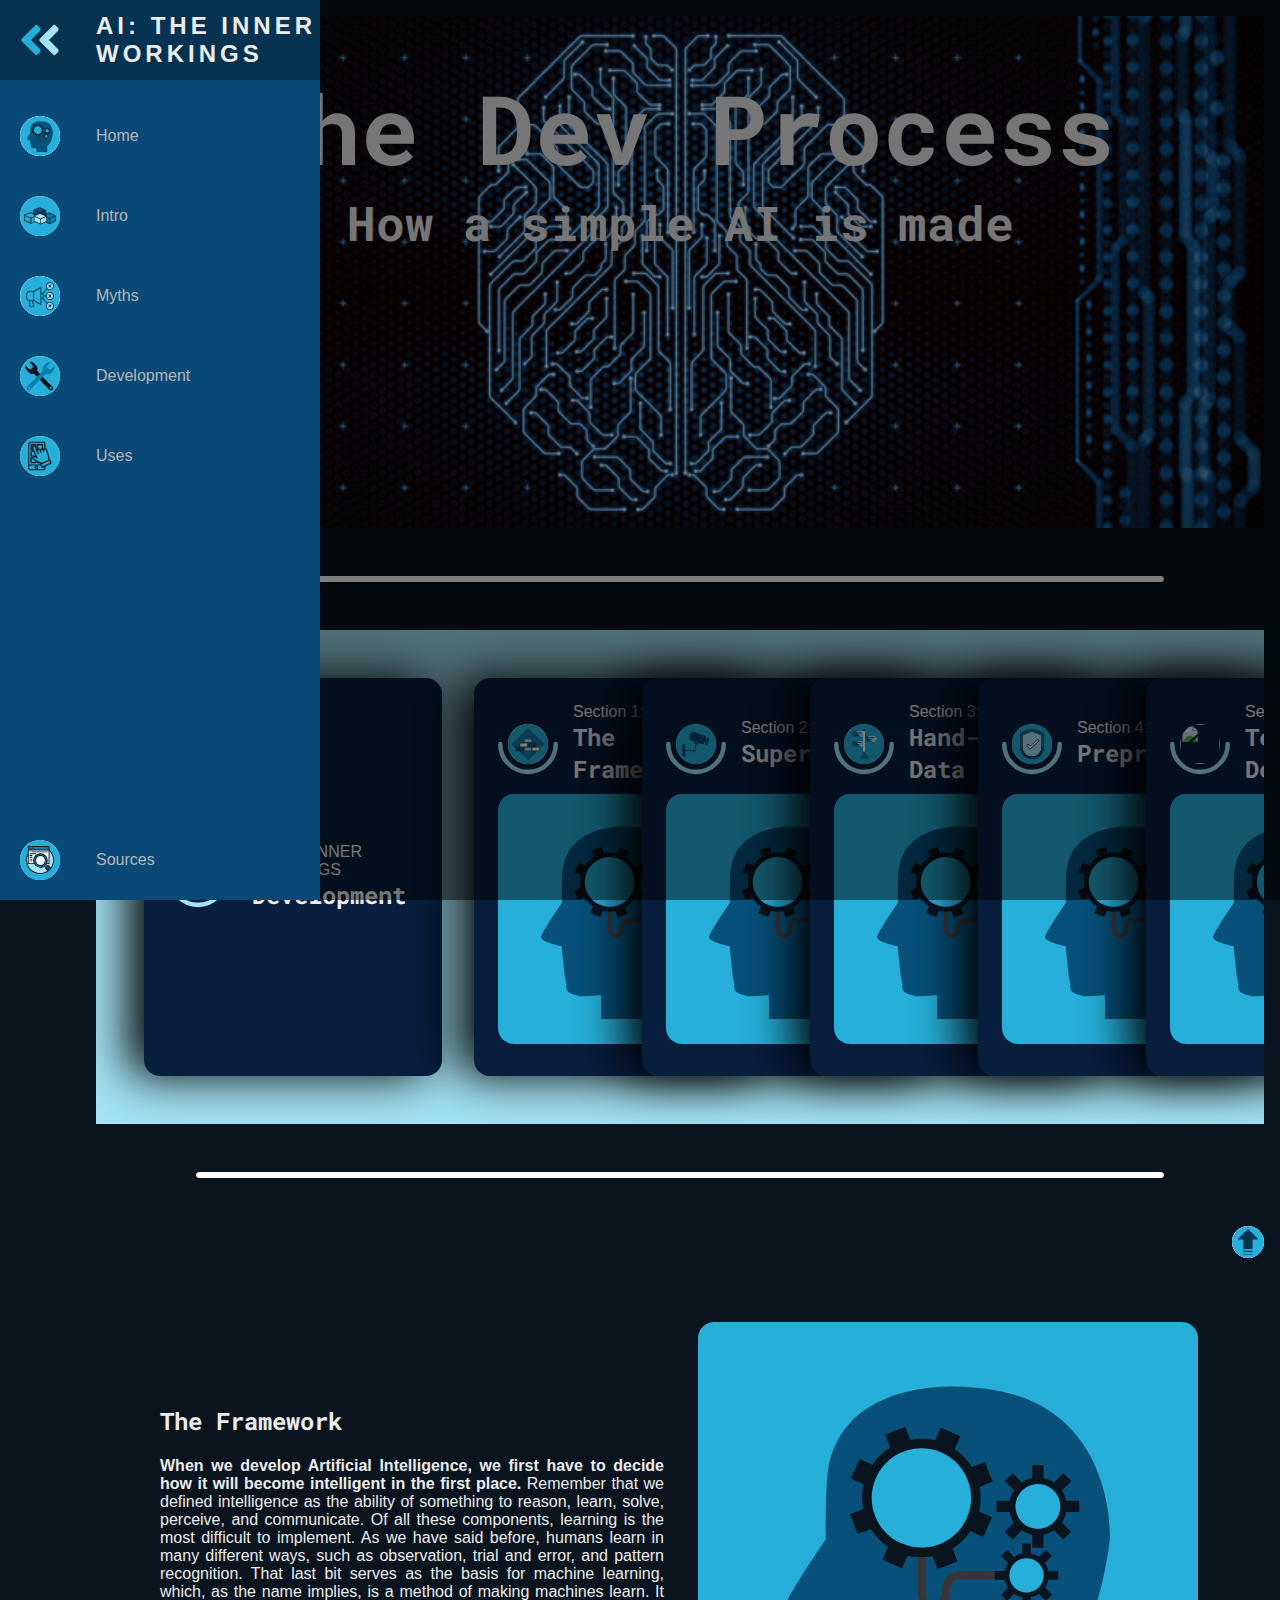
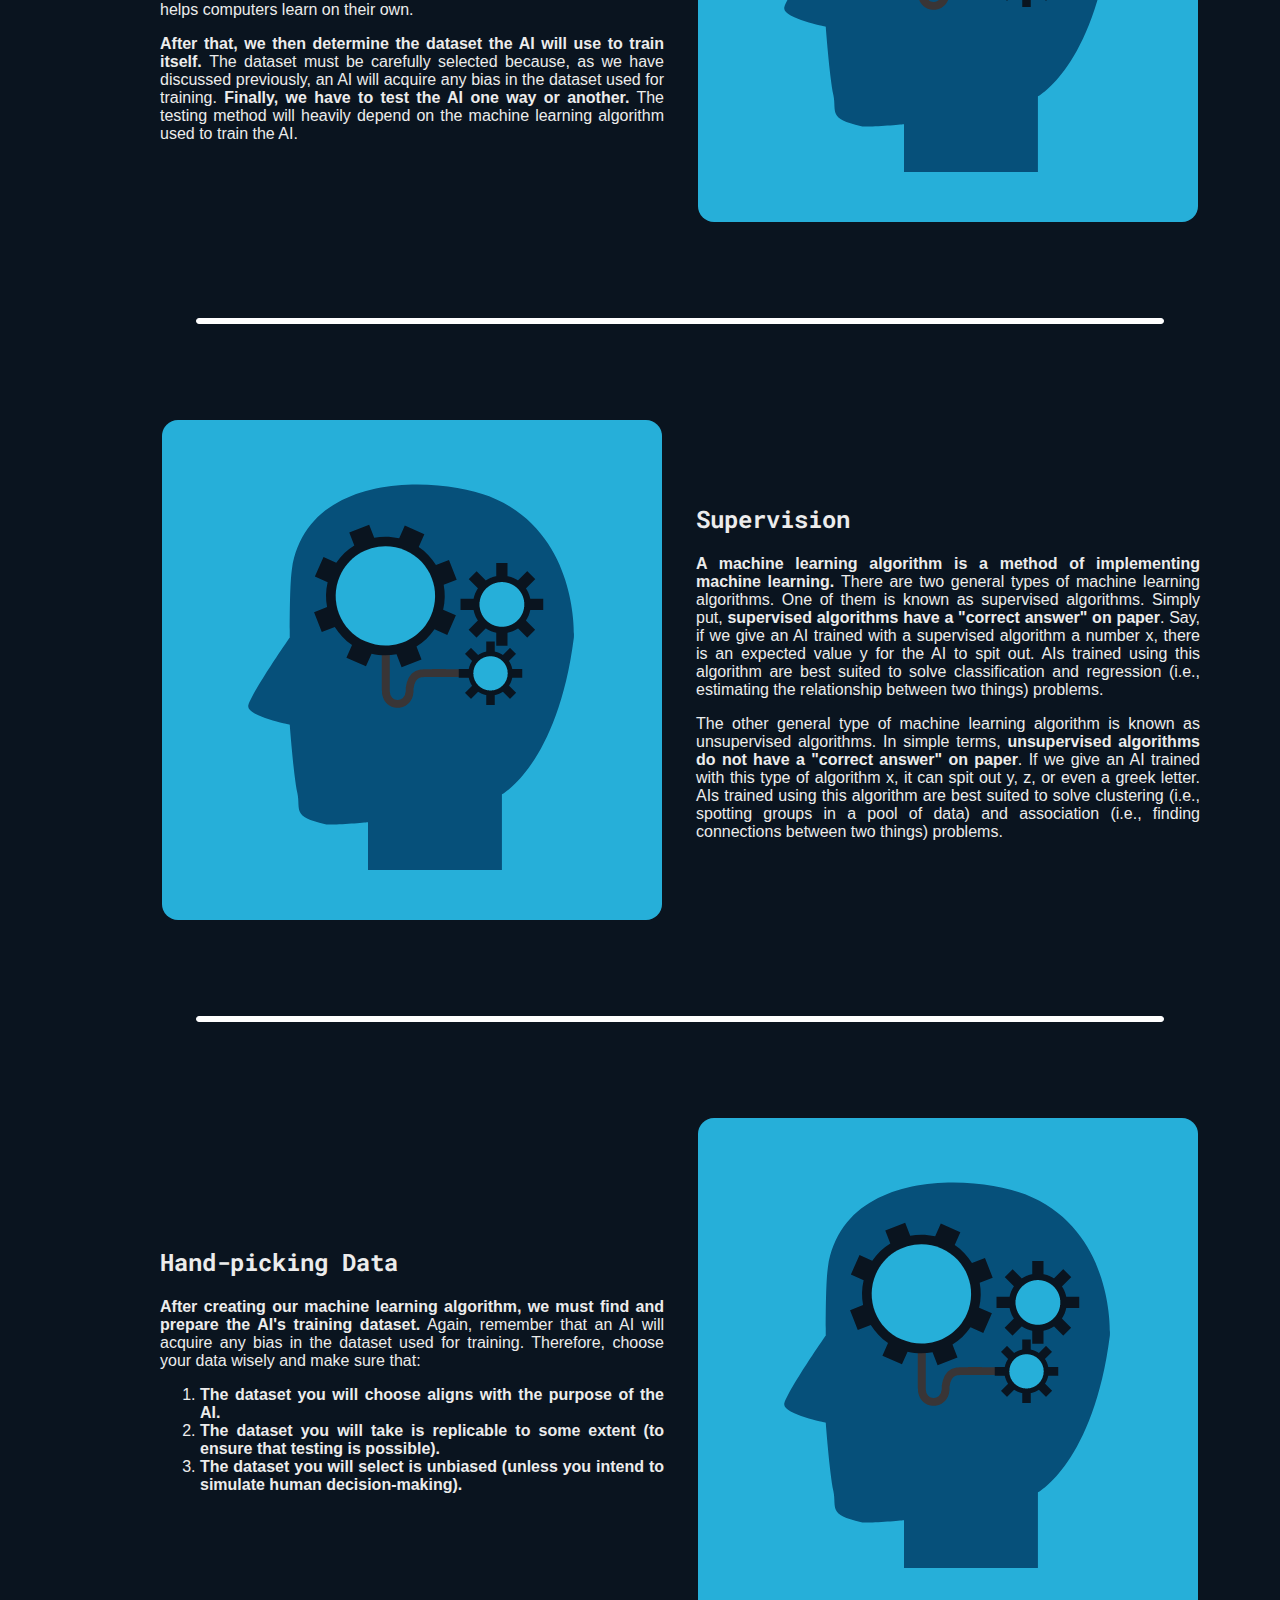
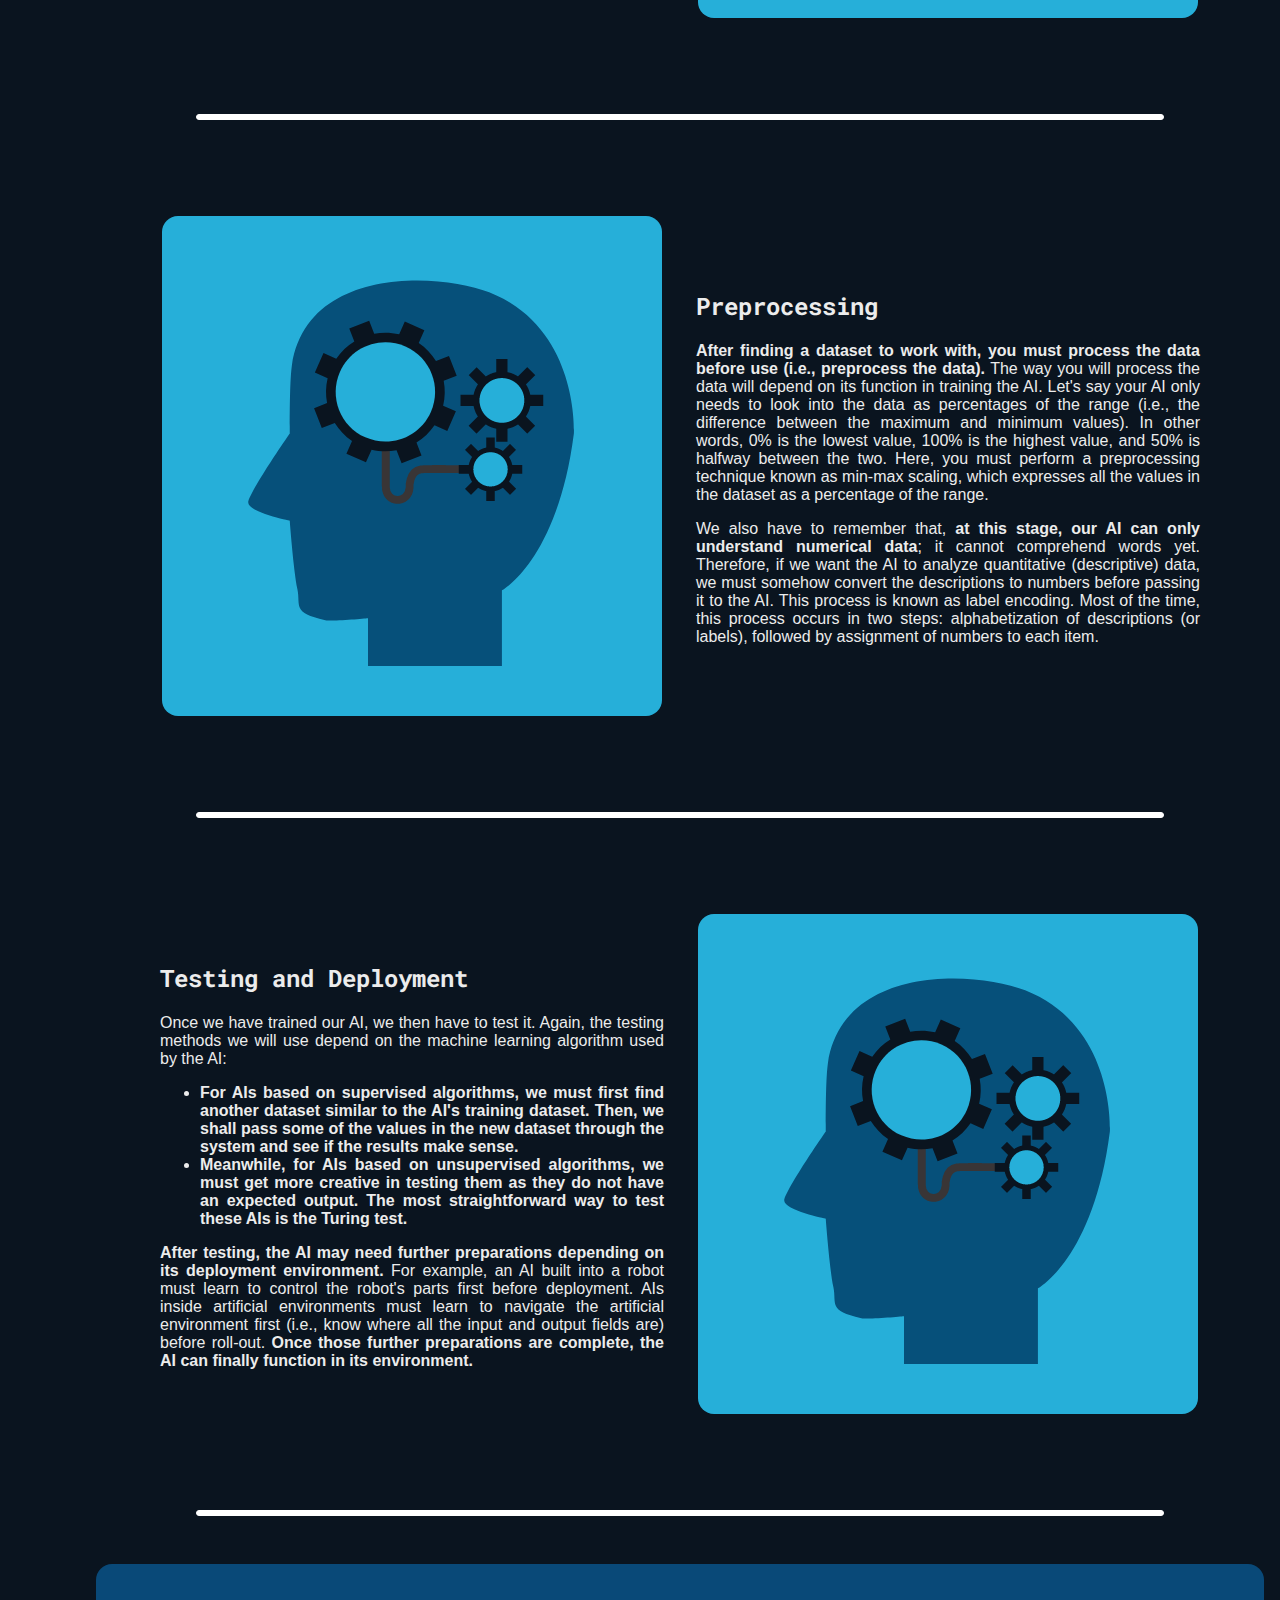
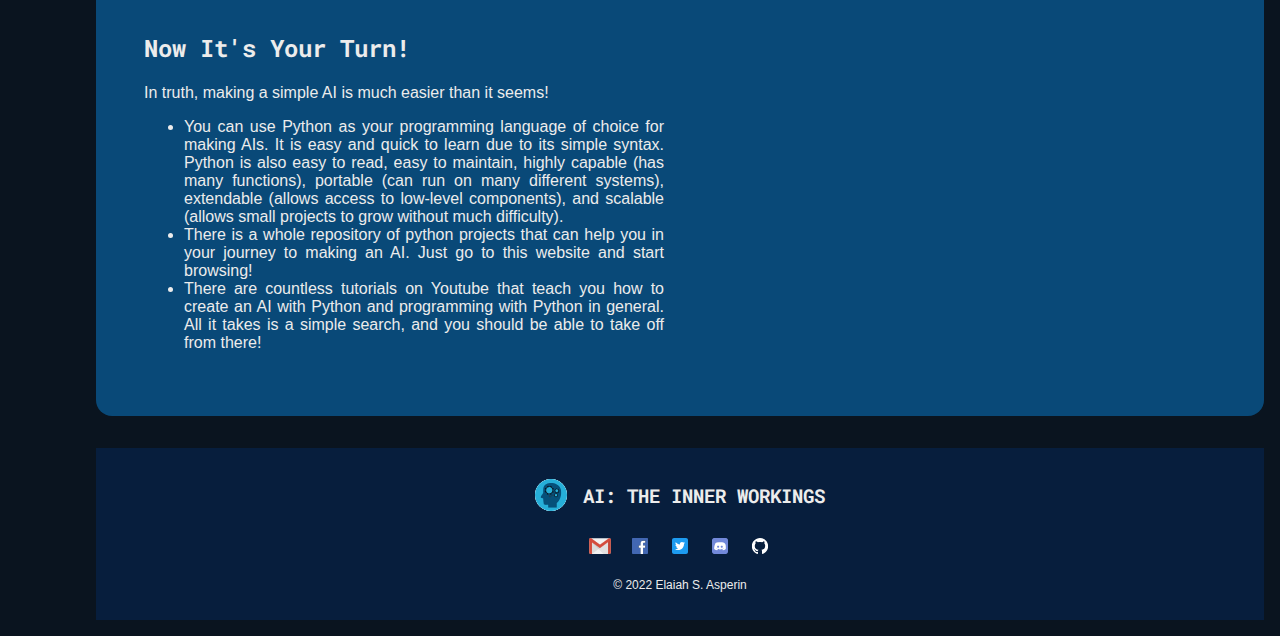
==== commit 0648e229: "Completed uses page text" ====
--- a/htdocs/development.html
+++ b/htdocs/development.html
@@ -10,7 +10,7 @@
         <meta name="description" content="A website about AI">
         <meta name="keywords" content="Artificial Intelligence, AI">
         <meta name="date" content="12/28/2021">
-        <meta name="revised" content="01/16/2022">
+        <meta name="revised" content="01/20/2022">
 
         <link rel="icon" href="../images/icon.png">
 
@@ -173,6 +173,22 @@
 
                         <div>
                             <p>Section 4:</p>
+                            <h2>Preprocessing</h2>
+                        </div>
+                    </header>
+
+                    <figure><img src="../images/logo.png"></figure>
+                </a>
+
+                <a class="card" href="#section-5">
+                    <header class="card-header">
+                        <img src="../images/development/icon5.svg">
+                        <svg viewBox="0 0 106 57">
+                            <path d="M102 4c0 27.1-21.9 49-49 49S4 31.1 4 4"></path>
+                        </svg>
+
+                        <div>
+                            <p>Section 5:</p>
                             <h2>Testing and Deployment</h2>
                         </div>
                     </header>
@@ -294,6 +310,22 @@
         </b>
     </li>
 </ol>
+                </article>
+
+                <figure><img src="../images/logo.png"></figure>
+            </section>
+
+
+
+            <hr class="transition">
+
+
+
+            <section class="content" id="section-4">
+                <figure><img src="../images/logo.png"></figure>
+
+                <article>
+                    <h2>Preprocessing</h2>
                     <p>
 
 <b>After finding a dataset to work with, you must process the data before use
@@ -318,19 +350,15 @@
 
                     </p>
                 </article>
-
-                <figure><img src="../images/logo.png"></figure>
-            </section>
-
-
-
-            <hr class="transition">
-
-
-
-            <section class="content" id="section-4">
-                <figure><img src="../images/logo.png"></figure>
-                
+            </section>
+
+
+
+            <hr class="transition">
+
+
+
+            <section class="content" id="section-5">                
                 <article>
                     <h2>Testing and Deployment</h2>
                     <p>
@@ -369,6 +397,8 @@
 
                     </p>
                 </article>
+
+                <figure><img src="../images/logo.png"></figure>
             </section>
 
 
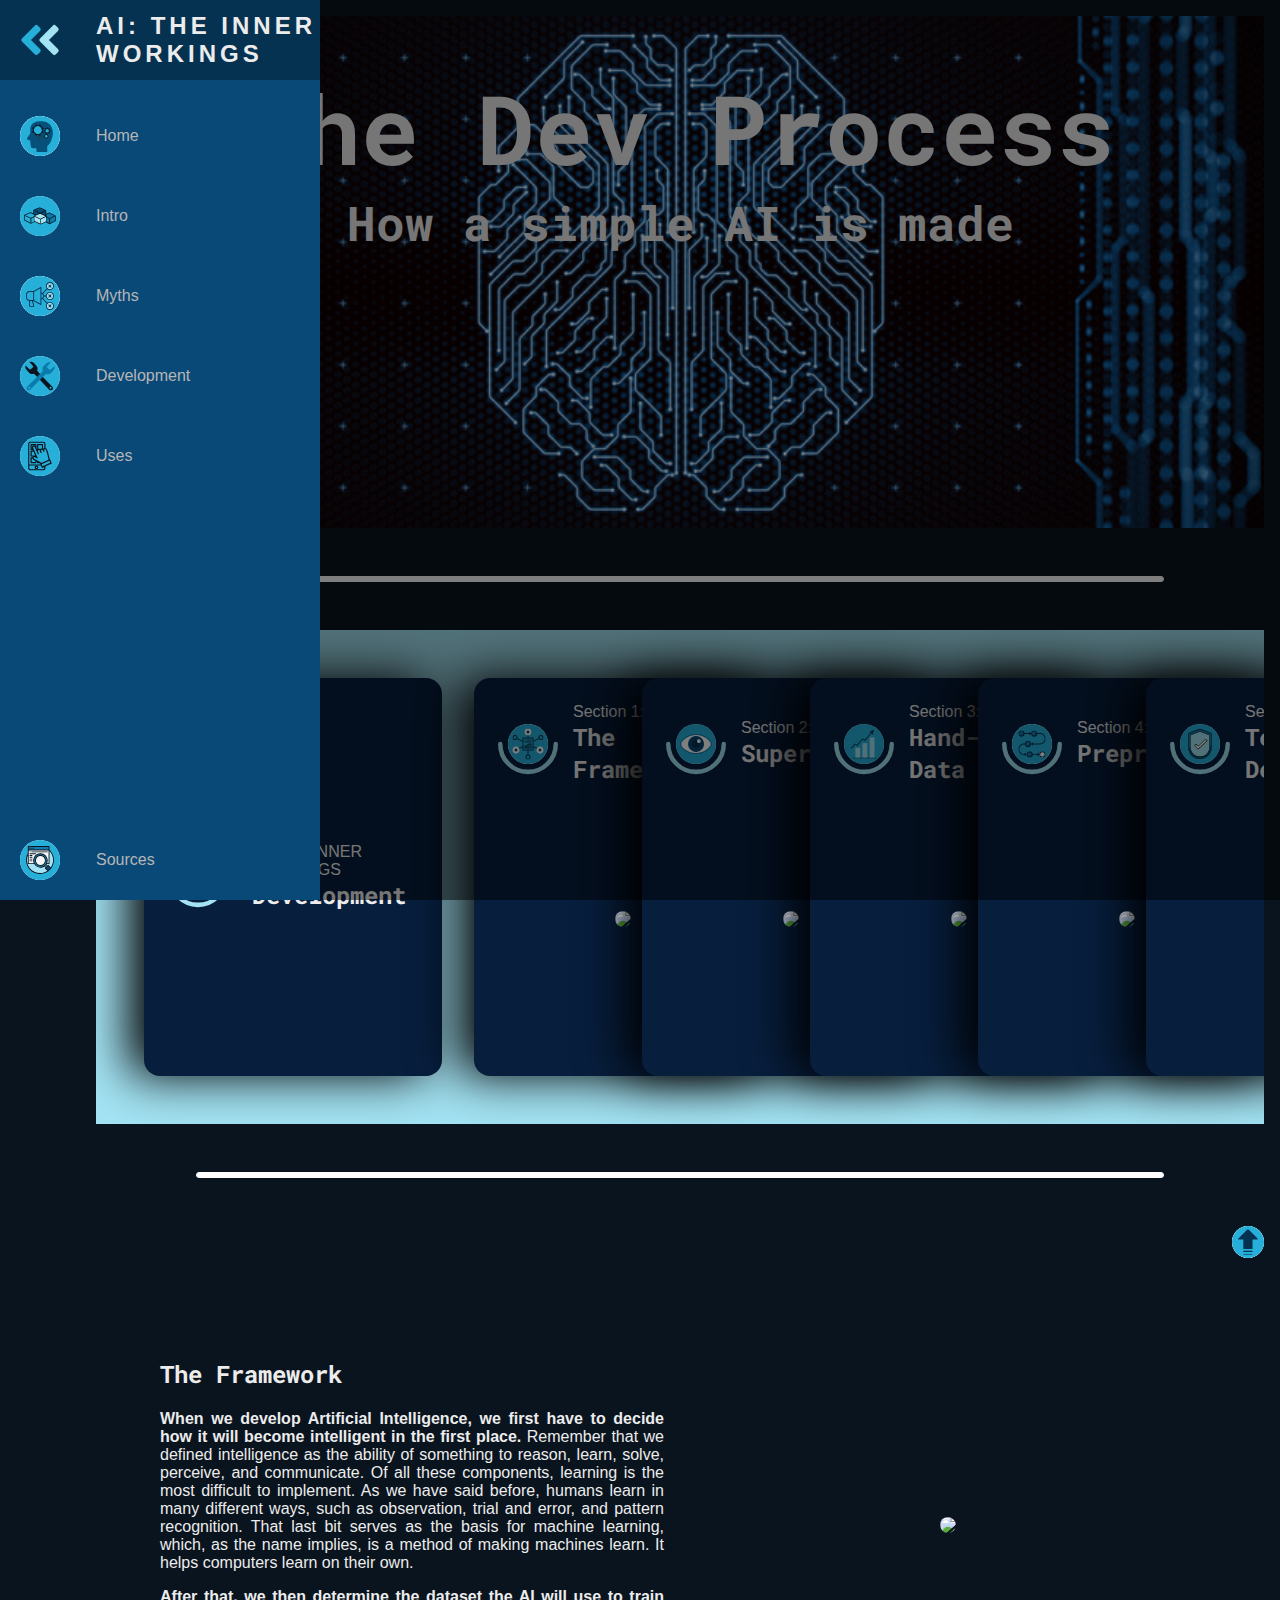
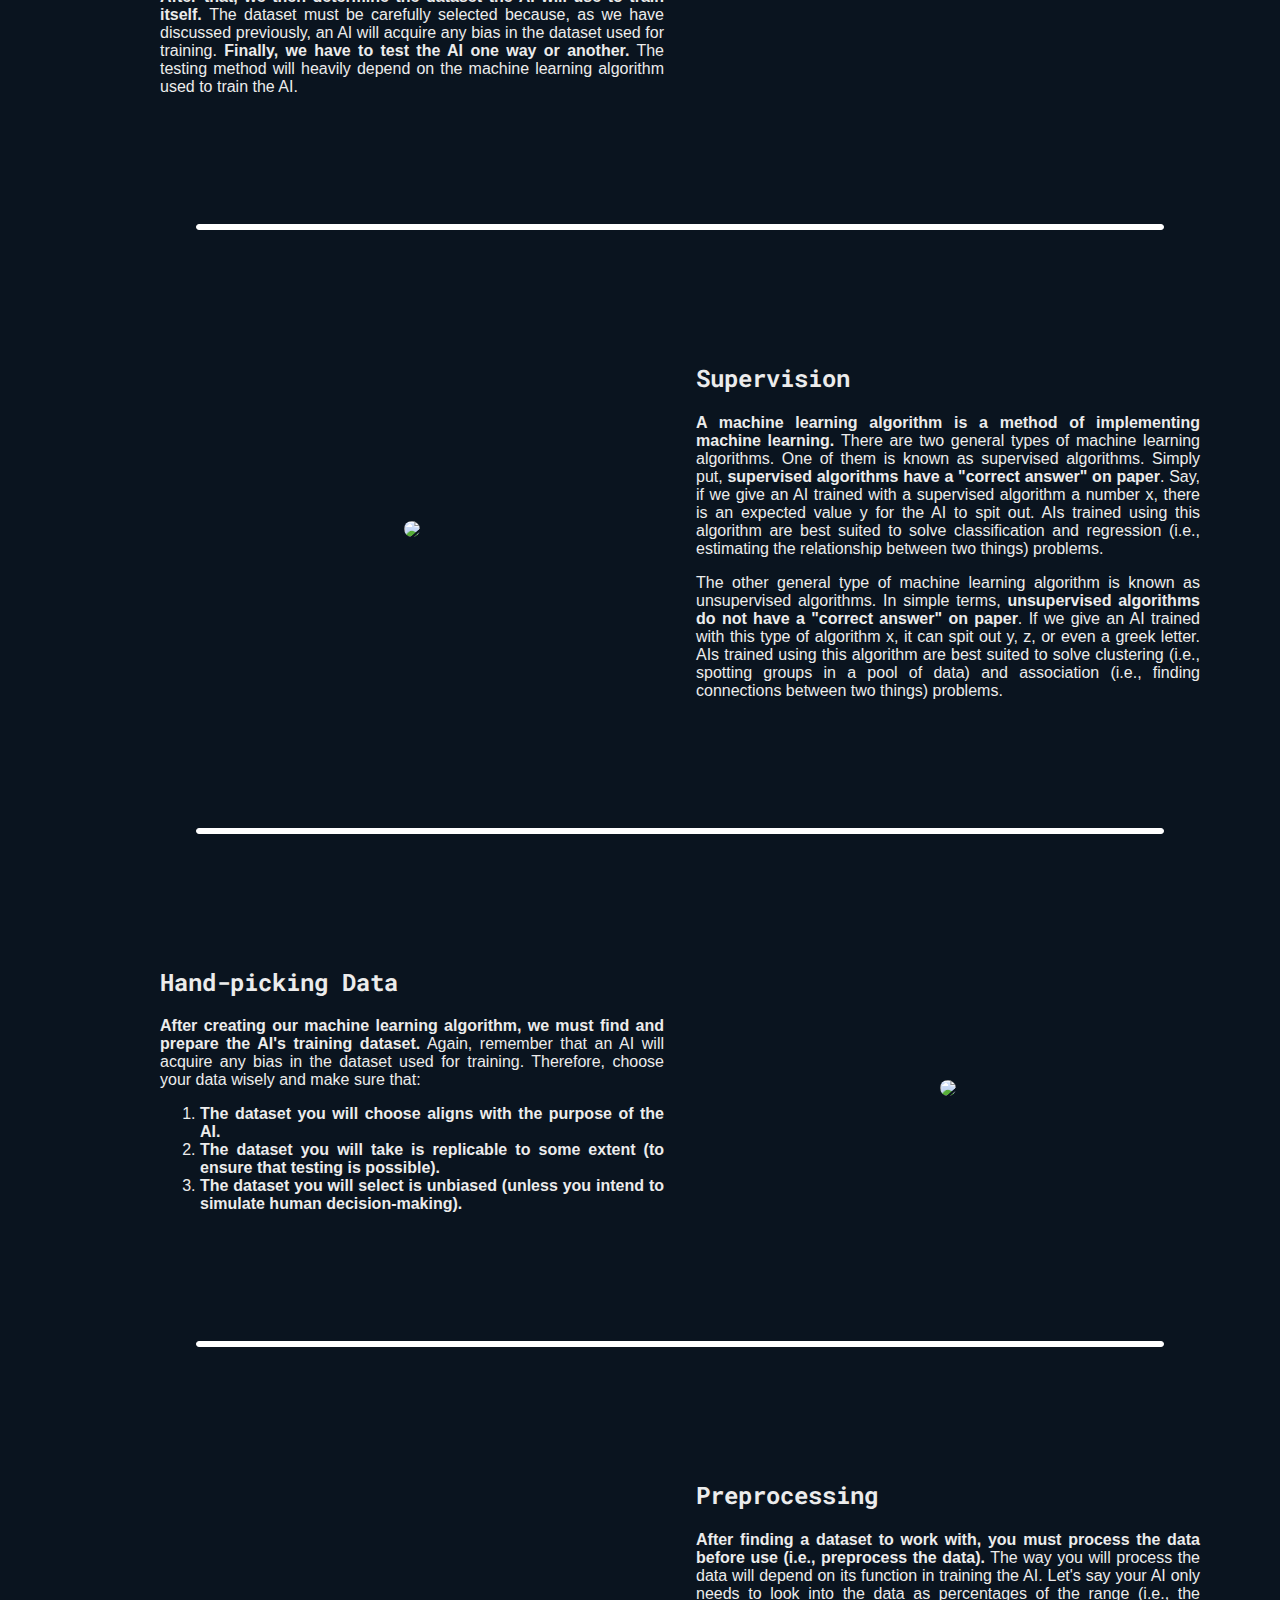
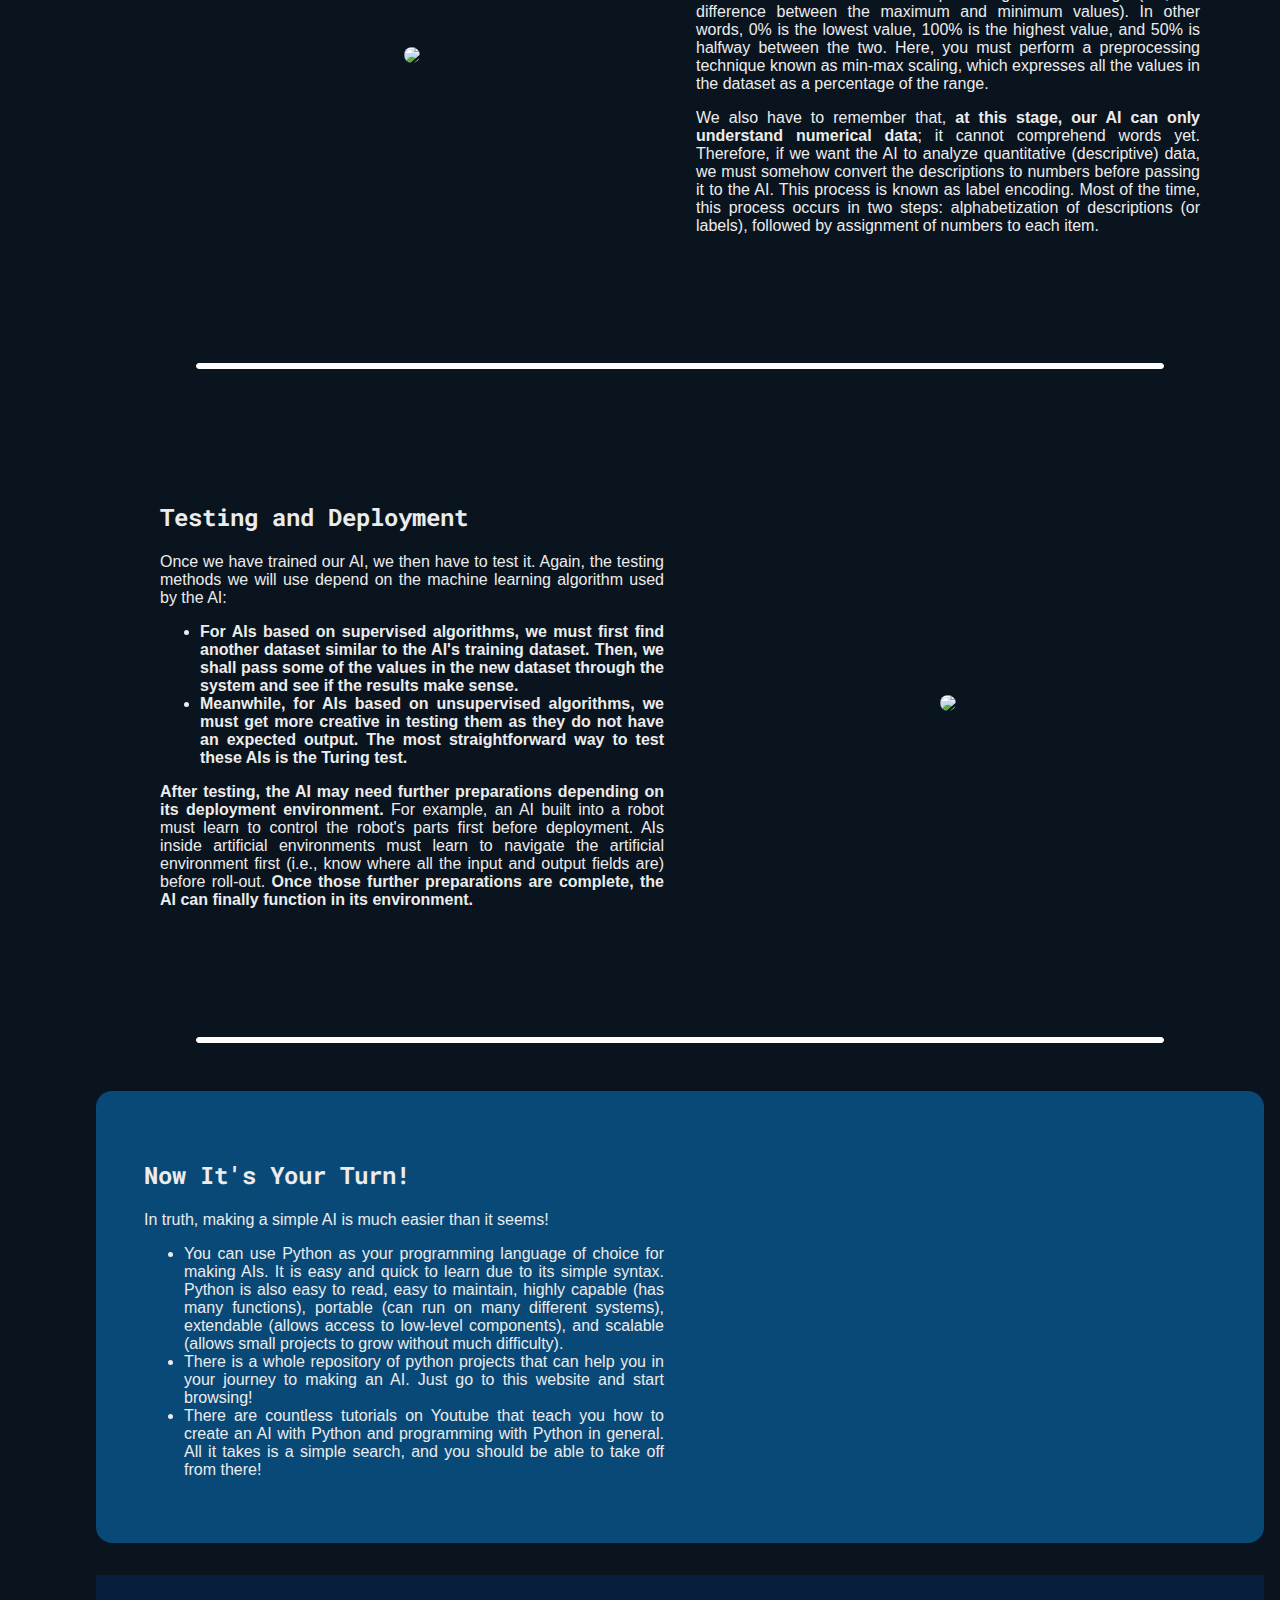
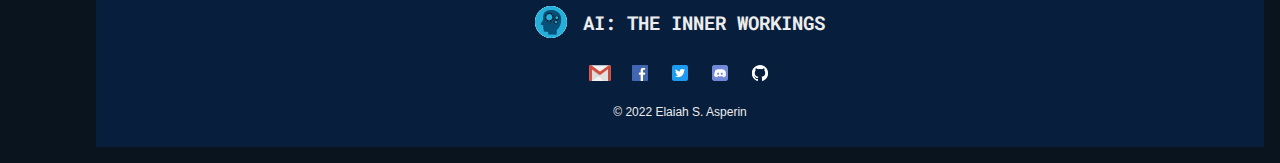
==== commit fa07860d: "Added development page images" ====
--- a/htdocs/development.html
+++ b/htdocs/development.html
@@ -129,7 +129,7 @@
                         </div>
                     </header>
 
-                    <figure><img src="../images/logo.png"></figure>
+                    <figure><img src="../images/development/image1.jpg"></figure>
                 </a>
 
                 <a class="card" href="#section-2">
@@ -145,7 +145,7 @@
                         </div>
                     </header>
 
-                    <figure><img src="../images/logo.png"></figure>
+                    <figure><img src="../images/development/image2.jpg"></figure>
                 </a>
 
                 <a class="card" href="#section-3">
@@ -161,7 +161,7 @@
                         </div>
                     </header>
 
-                    <figure><img src="../images/logo.png"></figure>
+                    <figure><img src="../images/development/image3.jpg"></figure>
                 </a>
 
                 <a class="card" href="#section-4">
@@ -177,7 +177,7 @@
                         </div>
                     </header>
 
-                    <figure><img src="../images/logo.png"></figure>
+                    <figure><img src="../images/development/image4.jpg"></figure>
                 </a>
 
                 <a class="card" href="#section-5">
@@ -193,7 +193,7 @@
                         </div>
                     </header>
 
-                    <figure><img src="../images/logo.png"></figure>
+                    <figure><img src="../images/development/image5.jpg"></figure>
                 </a>
             </section>
 
@@ -236,7 +236,7 @@
                     </p>
                 </article>
                 
-                <figure><img src="../images/logo.png"></figure>
+                <figure><img src="../images/development/image1.jpg"></figure>
             </section>
 
 
@@ -246,7 +246,7 @@
 
 
             <section class="content" id="section-2">
-                <figure><img src="../images/logo.png"></figure>
+                <figure><img src="../images/development/image2.jpg"></figure>
 
                 <article>
                     <h2>Supervision</h2>
@@ -312,7 +312,7 @@
 </ol>
                 </article>
 
-                <figure><img src="../images/logo.png"></figure>
+                <figure><img src="../images/development/image3.jpg"></figure>
             </section>
 
 
@@ -322,7 +322,7 @@
 
 
             <section class="content" id="section-4">
-                <figure><img src="../images/logo.png"></figure>
+                <figure><img src="../images/development/image4.jpg"></figure>
 
                 <article>
                     <h2>Preprocessing</h2>
@@ -398,7 +398,7 @@
                     </p>
                 </article>
 
-                <figure><img src="../images/logo.png"></figure>
+                <figure><img src="../images/development/image5.jpg"></figure>
             </section>
 
 
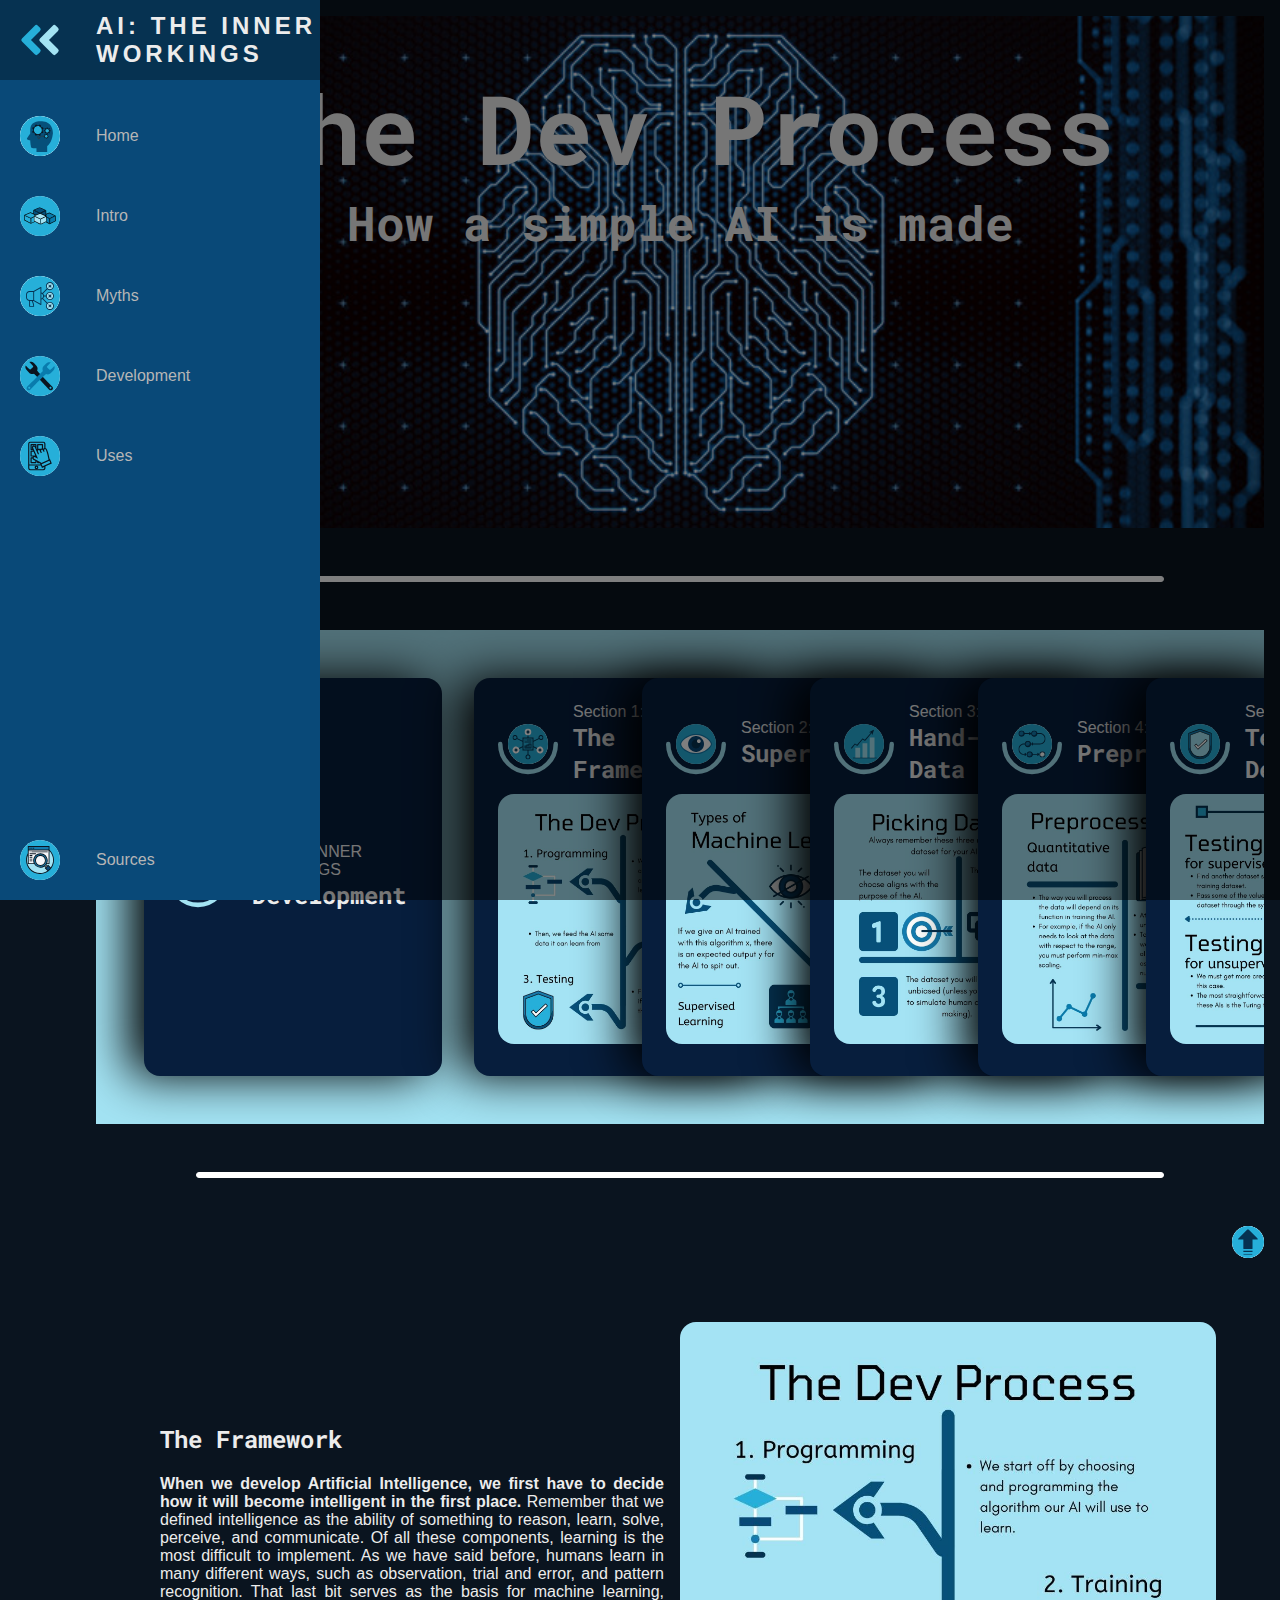
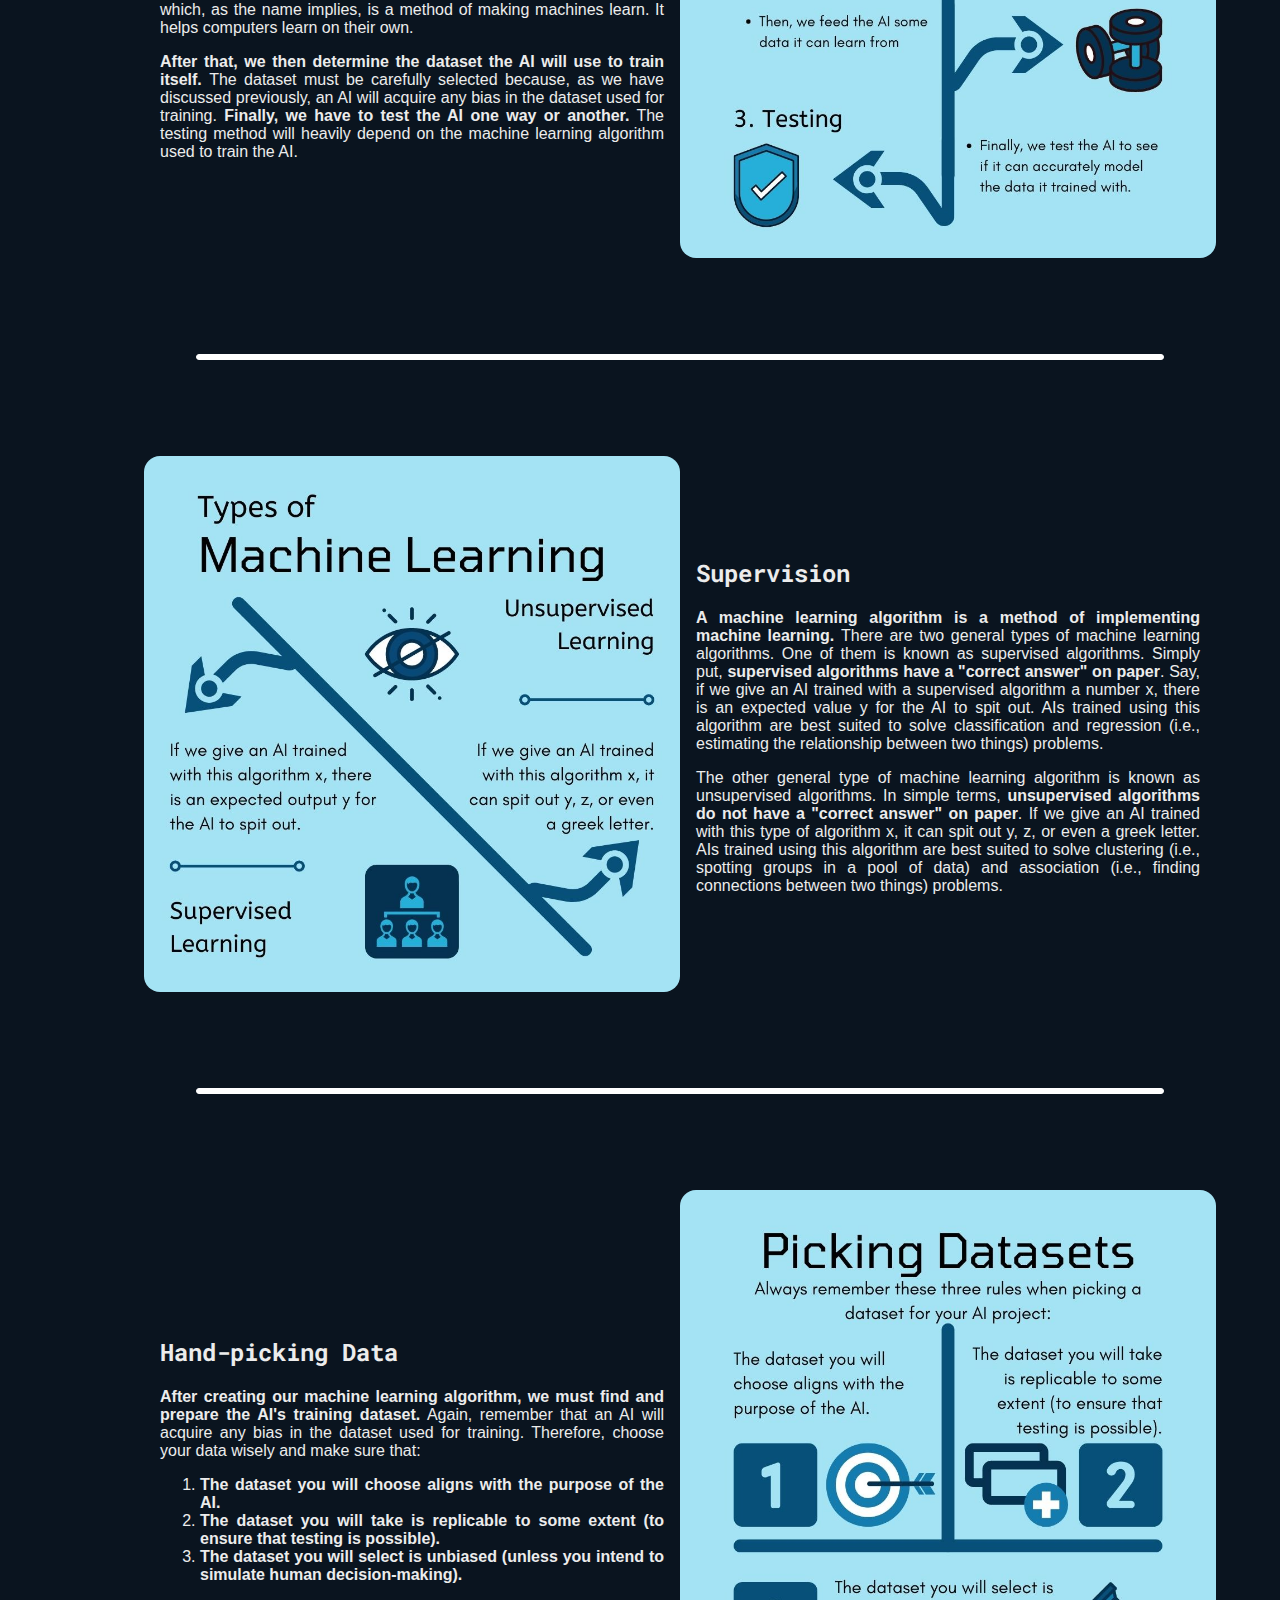
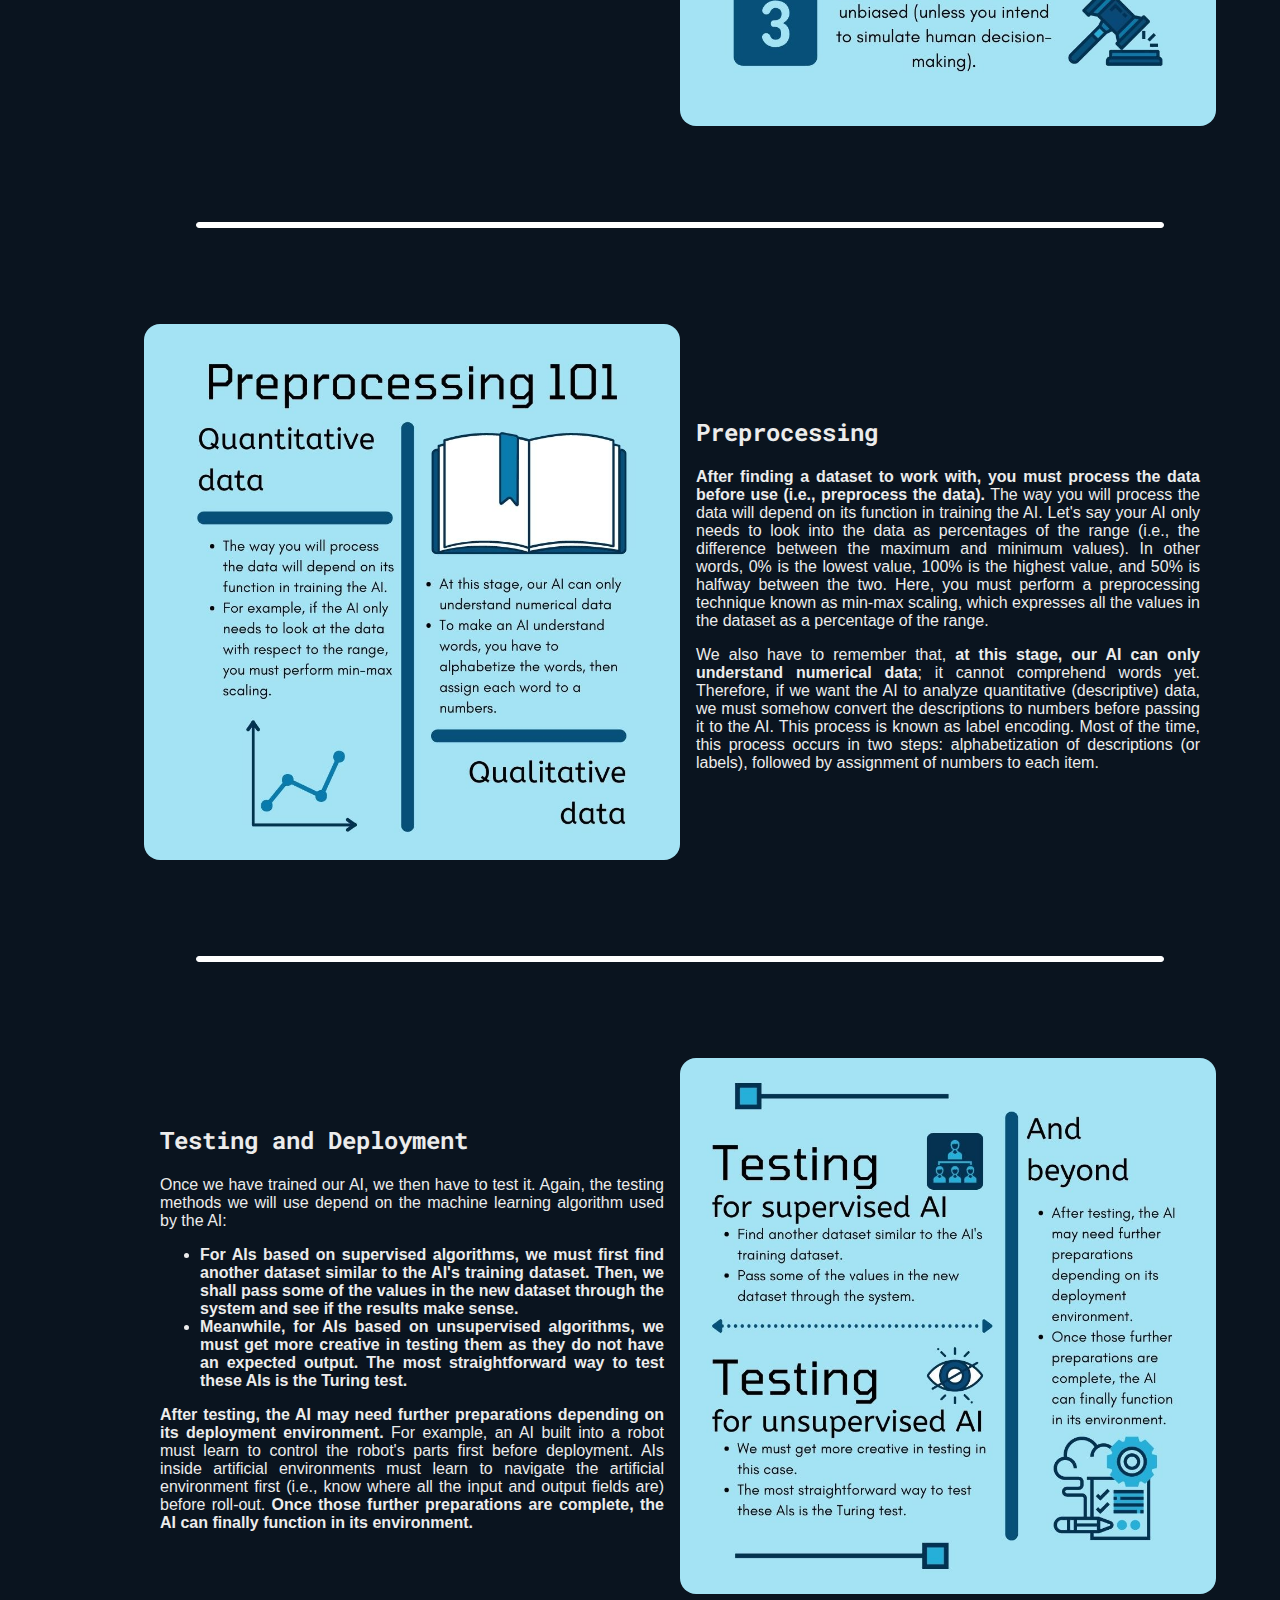
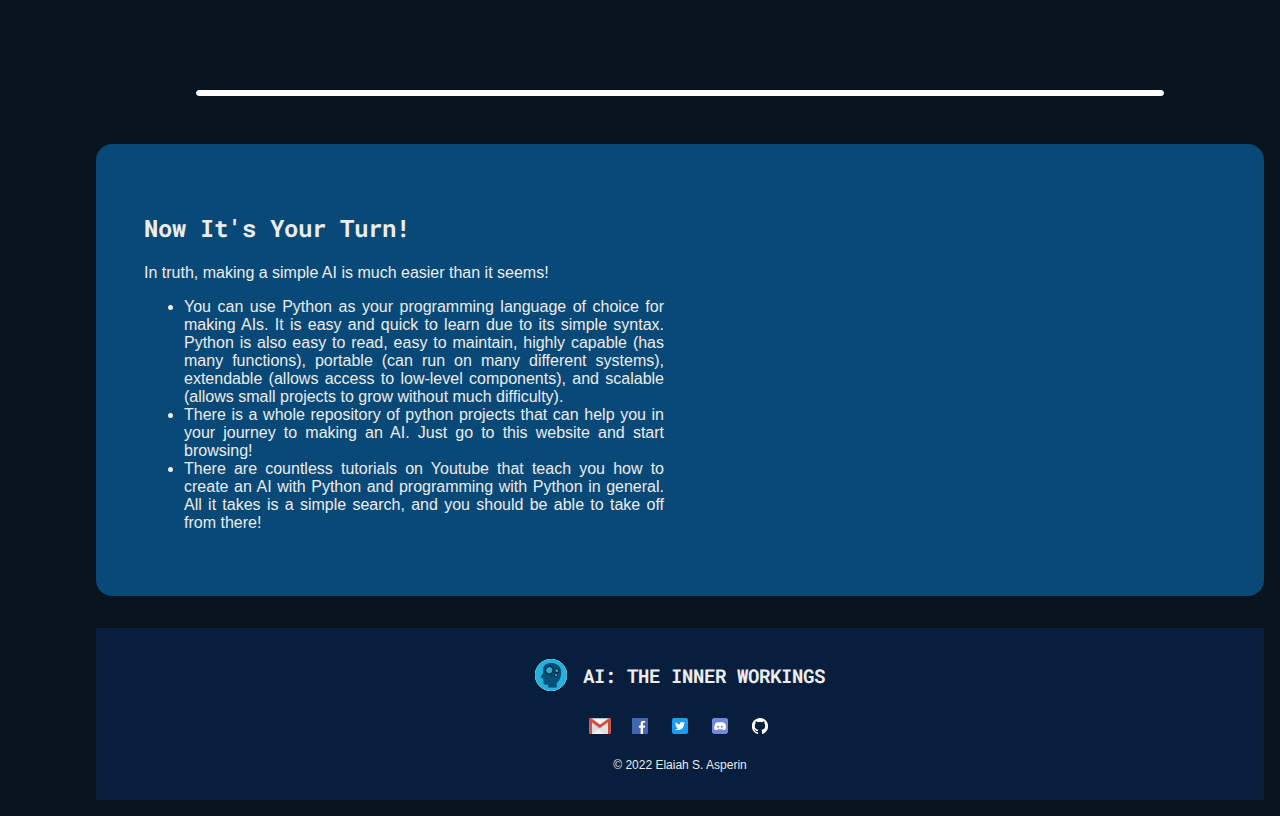
==== commit 0364a8b1: "Added skip to content button" ====
--- a/htdocs/development.html
+++ b/htdocs/development.html
@@ -10,7 +10,7 @@
         <meta name="description" content="A website about AI">
         <meta name="keywords" content="Artificial Intelligence, AI">
         <meta name="date" content="12/28/2021">
-        <meta name="revised" content="01/20/2022">
+        <meta name="revised" content="04/19/2022">
 
         <link rel="icon" href="../images/icon.png">
 
@@ -22,6 +22,12 @@
 
 
     <body>
+        <!--
+        Skip To Content Button
+        - Allows keyboard navigators to skip directly to the content
+        -->
+        <a id="skip" href="#section-1">Skip To Content</a>
+
         <!--
         Navigation Bar
         - PC or large tablet: Fixed to the left and expands when hovered
--- a/css/index.css
+++ b/css/index.css
@@ -1,7 +1,7 @@
 /*
 Author: Elaiah S. Asperin
 Created: 21 December 2021
-Last Modified: 17 January 2022
+Last Modified: 19 April 2022
 Description: General stylsheet for "AI: The Inner Workings"
 */
 
@@ -51,6 +51,30 @@
     overflow-x: hidden;
 }
 
+#skip {
+    color: var(--text-primary);
+    text-align: center;
+    text-decoration: none;
+    
+    background: var(--bg-primary);
+
+    padding: 0.5rem 1.5rem;
+
+    border-radius: 0px 0px 0.25rem 0.25rem;
+
+    position: absolute;
+    left: 0.5rem;
+    z-index: 4;
+
+    transform: translateY(-120%);
+    transition: var(--transition-speed);
+}
+
+#skip:focus {
+    color: var(--text-primary);
+    transform: translateY(0%);
+}
+
 main {
     /* To make space for the navigation bar */
     margin-left: 5rem;
